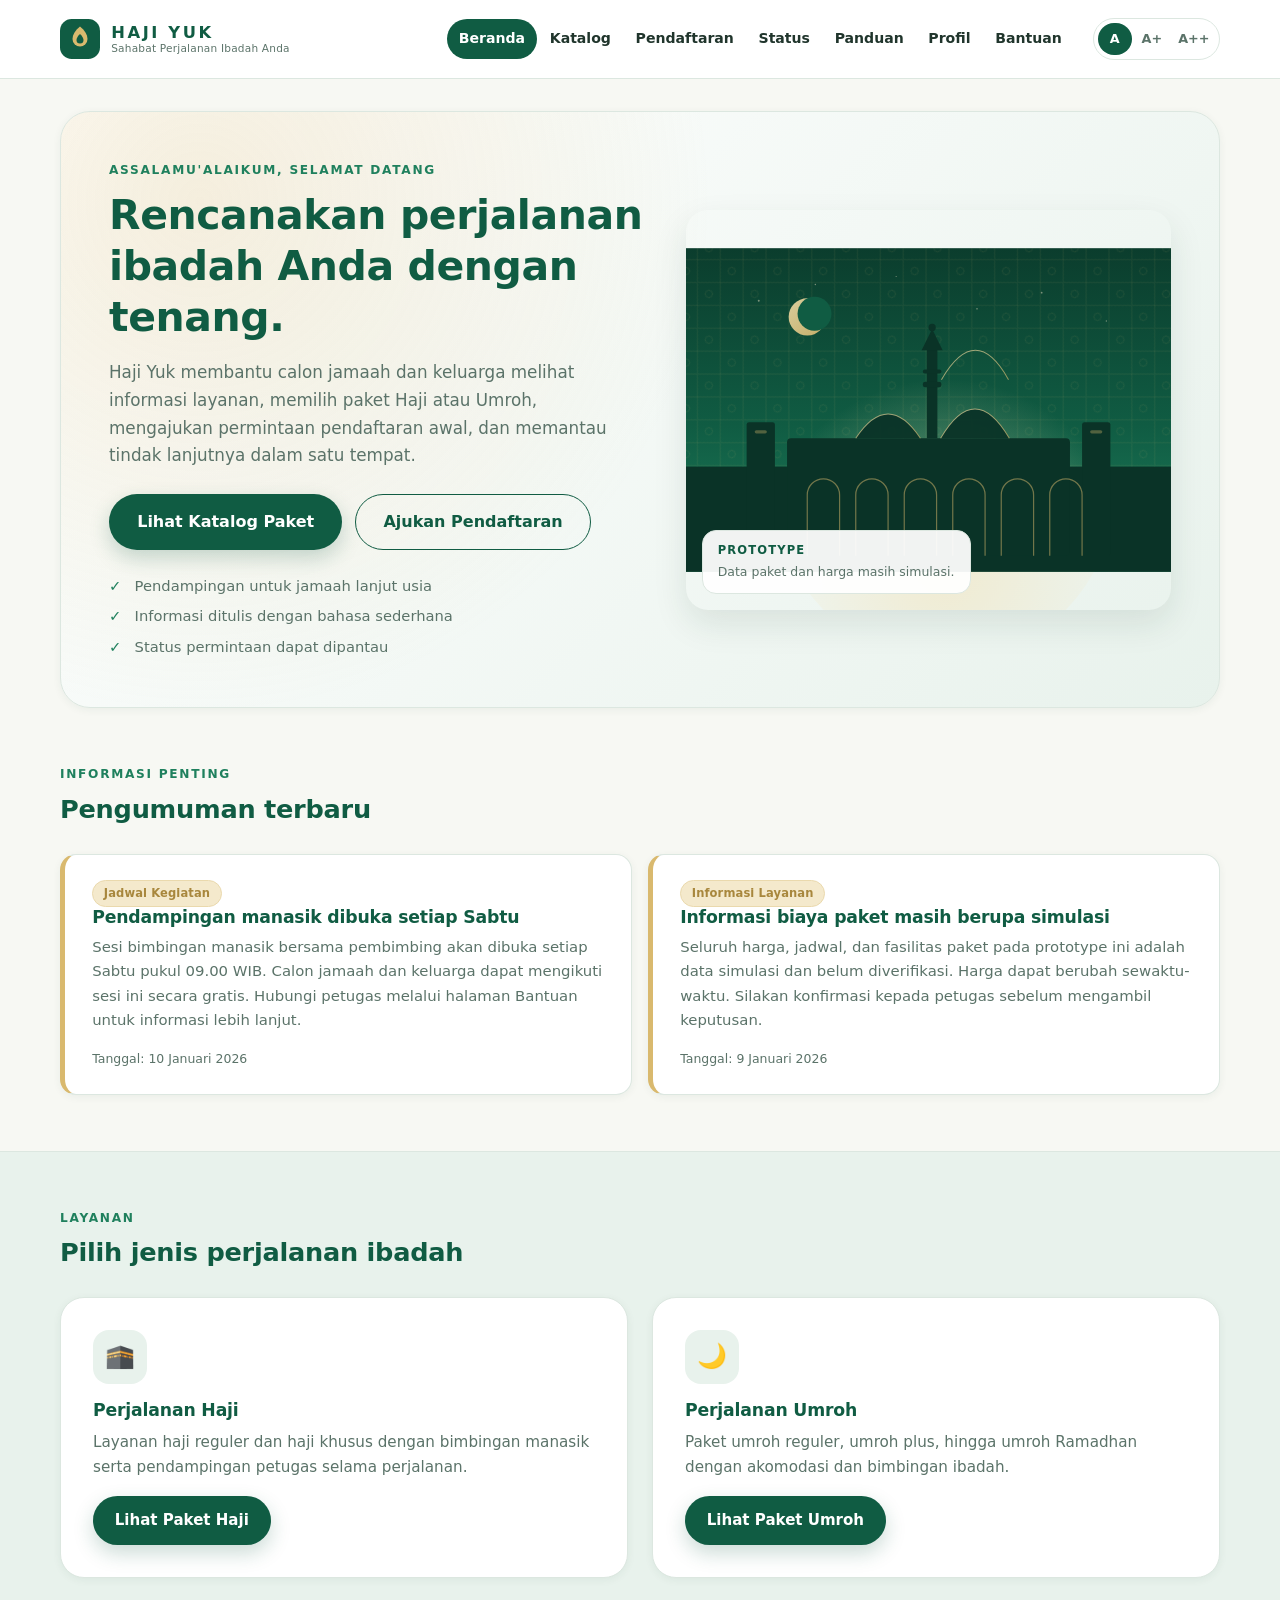
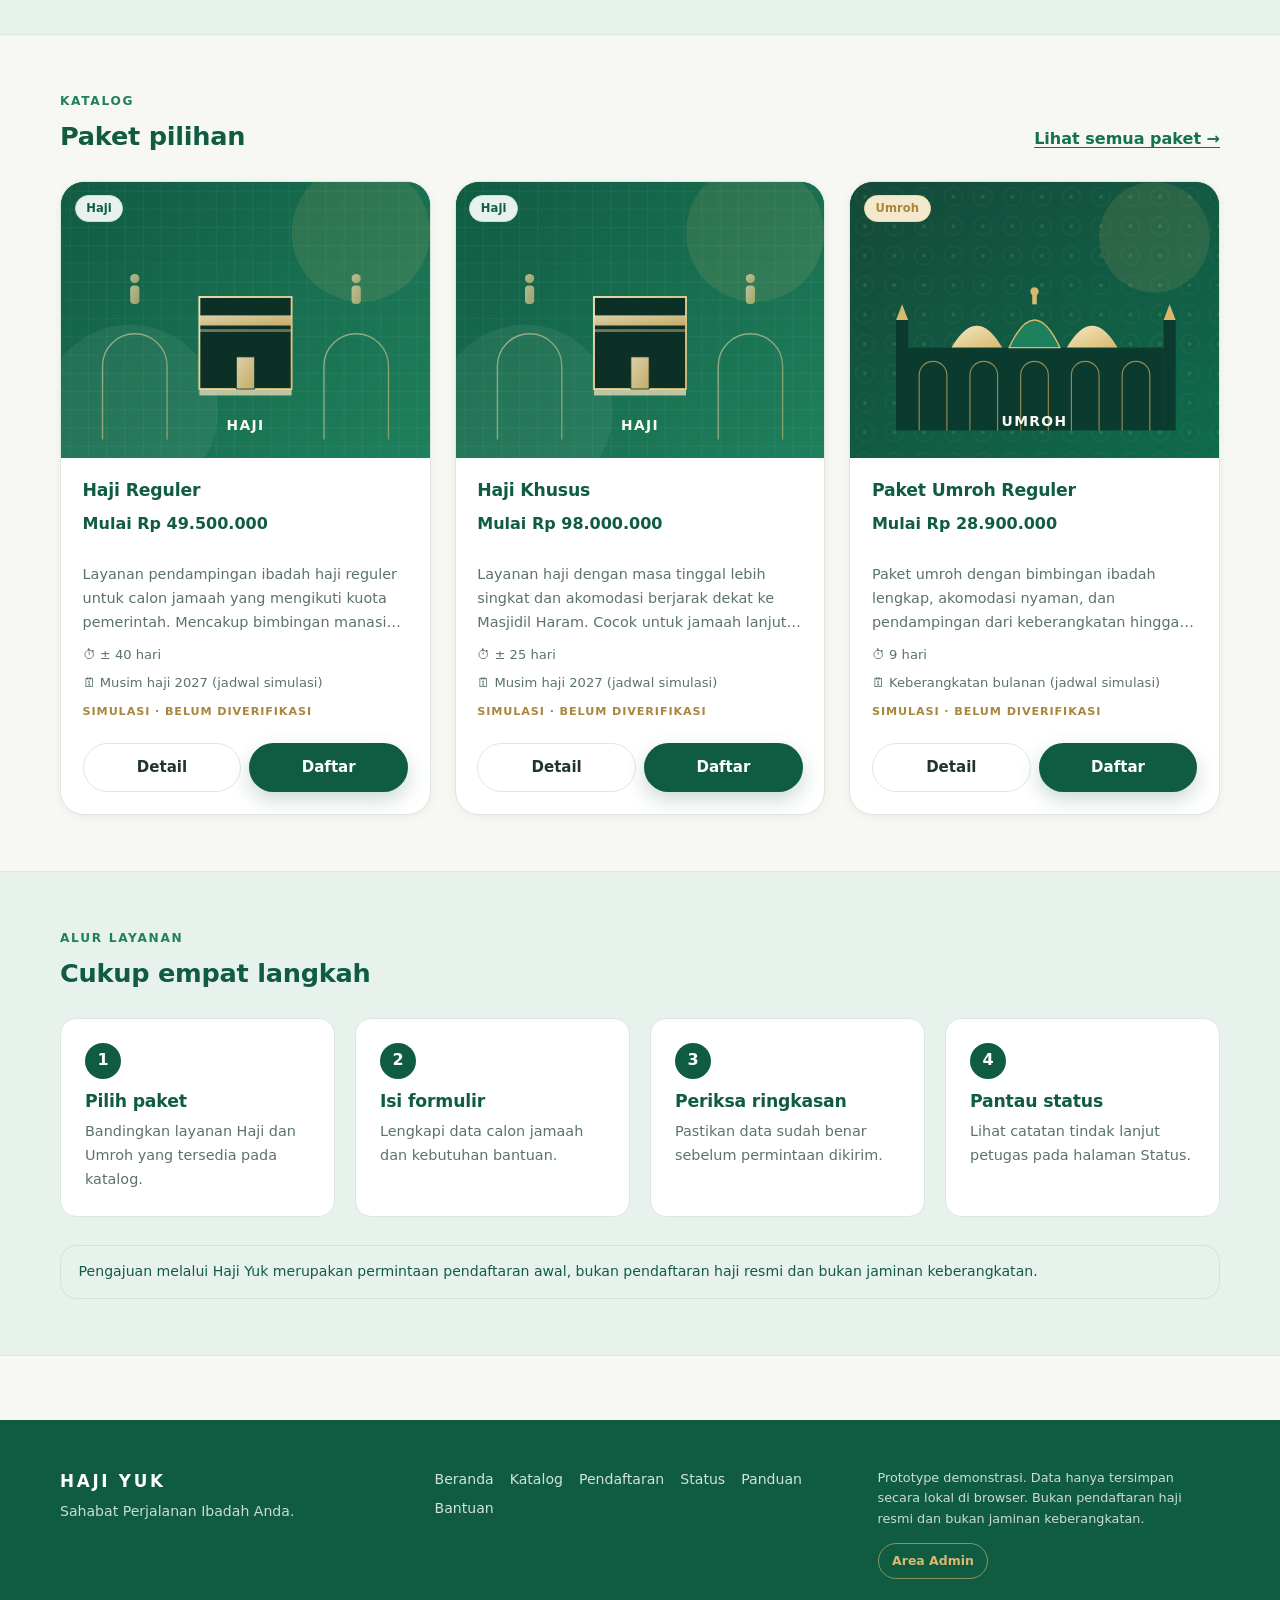
==== index.html @ 108a9c5a "Tambahkan aplikasi Haji Yuk dan dashboard admin terintegrasi Menyediakan halaman pengguna (beranda, " ====
<!DOCTYPE html>
<html lang="id" data-text-scale="normal">
<head>
  <meta charset="UTF-8" />
  <meta name="viewport" content="width=device-width, initial-scale=1.0" />
  <meta name="theme-color" content="#105c43" />
  <meta
    name="description"
    content="Haji Yuk — Sahabat Perjalanan Ibadah Anda. Informasi layanan, katalog paket Haji dan Umroh, pendaftaran awal, serta panduan ibadah."
  />
  <title>Haji Yuk — Sahabat Perjalanan Ibadah Anda</title>
  <link rel="icon" href="assets/img/logo.svg" type="image/svg+xml" />
  <link rel="stylesheet" href="assets/css/style.css" />
</head>
<body>
  <a class="skip-link" href="#mainContent">Lewati ke konten utama</a>

  <header class="site-header">
    <div class="container site-header__inner">
      <a class="brand" href="#/beranda" data-go="beranda" aria-label="Haji Yuk — Beranda">
        <span class="brand__mark" aria-hidden="true">
          <svg viewBox="0 0 48 48" width="40" height="40" role="presentation">
            <rect width="48" height="48" rx="14" fill="#105c43" />
            <path d="M24 9c-6 5-9 10-9 15a9 9 0 0 0 18 0c0-5-3-10-9-15Z" fill="#d9b96e" />
            <path d="M24 18c-2.8 2.6-4.2 5-4.2 7.3a4.2 4.2 0 0 0 8.4 0c0-2.3-1.4-4.7-4.2-7.3Z" fill="#105c43" />
          </svg>
        </span>
        <span class="brand__text">
          <strong>HAJI YUK</strong>
          <small>Sahabat Perjalanan Ibadah Anda</small>
        </span>
      </a>

      <button
        type="button"
        class="nav-toggle"
        id="navToggle"
        aria-expanded="false"
        aria-controls="siteNav"
        aria-label="Buka menu navigasi"
      >
        <span></span><span></span><span></span>
      </button>

      <nav class="site-nav" id="siteNav" aria-label="Navigasi utama">
        <a href="#/beranda" data-go="beranda" class="is-active">Beranda</a>
        <a href="#/katalog" data-go="katalog">Katalog</a>
        <a href="#/pendaftaran" data-go="pendaftaran">Pendaftaran</a>
        <a href="#/status" data-go="status">Status</a>
        <a href="#/panduan" data-go="panduan">Panduan</a>
        <a href="#/profil" data-go="profil">Profil</a>
        <a href="#/bantuan" data-go="bantuan">Bantuan</a>
      </nav>

      <div class="header-tools">
        <div class="text-size" role="group" aria-label="Pengaturan ukuran teks">
          <button type="button" data-text-scale="normal" title="Ukuran teks normal" aria-pressed="true">A</button>
          <button type="button" data-text-scale="large" title="Ukuran teks besar" aria-pressed="false">A+</button>
          <button type="button" data-text-scale="xlarge" title="Ukuran teks sangat besar" aria-pressed="false">A++</button>
        </div>
      </div>
    </div>
  </header>

  <main id="mainContent">
    <!-- ============================ BERANDA ============================ -->
    <section class="page is-active" id="page-beranda" data-page="beranda">
      <div class="container">
        <div class="hero">
          <div class="hero__content">
            <p class="eyebrow">Assalamu'alaikum, selamat datang</p>
            <h1>Rencanakan perjalanan ibadah Anda dengan tenang.</h1>
            <p class="hero__lead">
              Haji Yuk membantu calon jamaah dan keluarga melihat informasi layanan, memilih paket
              Haji atau Umroh, mengajukan permintaan pendaftaran awal, dan memantau tindak lanjutnya
              dalam satu tempat.
            </p>
            <div class="hero__actions">
              <a class="btn btn--primary btn--lg" href="#/katalog" data-go="katalog">Lihat Katalog Paket</a>
              <a class="btn btn--outline btn--lg" href="#/pendaftaran" data-go="pendaftaran">Ajukan Pendaftaran</a>
            </div>
            <ul class="hero__points">
              <li>Pendampingan untuk jamaah lanjut usia</li>
              <li>Informasi ditulis dengan bahasa sederhana</li>
              <li>Status permintaan dapat dipantau</li>
            </ul>
          </div>
          <div class="hero__media">
            <img src="assets/img/hero.svg" alt="Ilustrasi suasana masjid dan suasana ibadah" width="600" height="400" />
            <div class="hero__note">
              <strong>Prototype</strong>
              <span>Data paket dan harga masih simulasi.</span>
            </div>
          </div>
        </div>
      </div>

      <section class="section" aria-labelledby="announcementTitle">
        <div class="container">
          <div class="section__head">
            <div>
              <p class="eyebrow">Informasi Penting</p>
              <h2 id="announcementTitle">Pengumuman terbaru</h2>
            </div>
          </div>
          <div id="homeAnnouncements" class="announcement-list" aria-live="polite"></div>
        </div>
      </section>

      <section class="section section--tint" aria-labelledby="servicesTitle">
        <div class="container">
          <div class="section__head">
            <div>
              <p class="eyebrow">Layanan</p>
              <h2 id="servicesTitle">Pilih jenis perjalanan ibadah</h2>
            </div>
          </div>
          <div class="service-grid">
            <article class="service-card">
              <span class="service-card__icon" aria-hidden="true">🕋</span>
              <h3>Perjalanan Haji</h3>
              <p>
                Layanan haji reguler dan haji khusus dengan bimbingan manasik serta pendampingan
                petugas selama perjalanan.
              </p>
              <button type="button" class="btn btn--primary" data-go="katalog" data-filter="Haji">
                Lihat Paket Haji
              </button>
            </article>
            <article class="service-card">
              <span class="service-card__icon" aria-hidden="true">🌙</span>
              <h3>Perjalanan Umroh</h3>
              <p>
                Paket umroh reguler, umroh plus, hingga umroh Ramadhan dengan akomodasi dan
                bimbingan ibadah.
              </p>
              <button type="button" class="btn btn--primary" data-go="katalog" data-filter="Umroh">
                Lihat Paket Umroh
              </button>
            </article>
          </div>
        </div>
      </section>

      <section class="section" aria-labelledby="featuredTitle">
        <div class="container">
          <div class="section__head">
            <div>
              <p class="eyebrow">Katalog</p>
              <h2 id="featuredTitle">Paket pilihan</h2>
            </div>
            <a class="link-arrow" href="#/katalog" data-go="katalog">Lihat semua paket →</a>
          </div>
          <div id="homePackages" class="package-grid"></div>
        </div>
      </section>

      <section class="section section--tint" aria-labelledby="stepsTitle">
        <div class="container">
          <div class="section__head">
            <div>
              <p class="eyebrow">Alur Layanan</p>
              <h2 id="stepsTitle">Cukup empat langkah</h2>
            </div>
          </div>
          <ol class="step-list">
            <li>
              <span class="step-list__num">1</span>
              <h3>Pilih paket</h3>
              <p>Bandingkan layanan Haji dan Umroh yang tersedia pada katalog.</p>
            </li>
            <li>
              <span class="step-list__num">2</span>
              <h3>Isi formulir</h3>
              <p>Lengkapi data calon jamaah dan kebutuhan bantuan.</p>
            </li>
            <li>
              <span class="step-list__num">3</span>
              <h3>Periksa ringkasan</h3>
              <p>Pastikan data sudah benar sebelum permintaan dikirim.</p>
            </li>
            <li>
              <span class="step-list__num">4</span>
              <h3>Pantau status</h3>
              <p>Lihat catatan tindak lanjut petugas pada halaman Status.</p>
            </li>
          </ol>
          <p class="notice notice--soft">
            Pengajuan melalui Haji Yuk merupakan permintaan pendaftaran awal, bukan pendaftaran haji
            resmi dan bukan jaminan keberangkatan.
          </p>
        </div>
      </section>
    </section>

    <!-- ============================ KATALOG ============================ -->
    <section class="page" id="page-katalog" data-page="katalog" hidden>
      <div class="container">
        <div class="page-head">
          <p class="eyebrow">Katalog Layanan</p>
          <h1>Paket Haji &amp; Umroh</h1>
          <p class="lead">
            Seluruh harga, jadwal, dan fasilitas pada prototype ini masih berupa simulasi dan belum
            diverifikasi. Silakan konfirmasi kepada petugas.
          </p>
        </div>

        <div class="toolbar">
          <div class="search-field">
            <span aria-hidden="true">🔍</span>
            <label class="sr-only" for="catalogSearch">Cari paket</label>
            <input
              type="search"
              id="catalogSearch"
              placeholder="Cari nama paket atau fasilitas…"
              autocomplete="off"
            />
          </div>
          <div class="chip-group" id="catalogFilters" role="group" aria-label="Filter kategori paket">
            <button type="button" class="chip is-active" data-filter="Semua" aria-pressed="true">Semua</button>
            <button type="button" class="chip" data-filter="Haji" aria-pressed="false">Haji</button>
            <button type="button" class="chip" data-filter="Umroh" aria-pressed="false">Umroh</button>
          </div>
        </div>

        <div id="catalogGrid" class="package-grid"></div>
        <div id="catalogEmpty" class="empty-state" hidden>
          <span class="empty-state__icon" aria-hidden="true">🔎</span>
          <h3>Paket tidak ditemukan</h3>
          <p>Coba kata kunci lain atau ubah filter kategori.</p>
        </div>
      </div>
    </section>

    <!-- ========================== PENDAFTARAN ========================== -->
    <section class="page" id="page-pendaftaran" data-page="pendaftaran" hidden>
      <div class="container container--narrow">
        <div class="page-head">
          <p class="eyebrow">Pendaftaran Awal</p>
          <h1>Ajukan permintaan pendaftaran</h1>
          <p class="lead">
            Isi data calon jamaah dengan teliti. Permintaan ini akan diperiksa petugas, lalu Anda
            dapat memantau tindak lanjutnya di halaman Status.
          </p>
        </div>

        <ol class="steps" id="regSteps" aria-label="Tahapan pendaftaran">
          <li class="is-active"><span>1</span> Isi Data</li>
          <li><span>2</span> Periksa Ringkasan</li>
          <li><span>3</span> Selesai</li>
        </ol>

        <form class="form-card" id="registrationForm" novalidate>
          <div data-reg-step="1">
            <div class="form-grid">
              <div class="field">
                <label for="regName">Nama lengkap calon jamaah <span class="required">*</span></label>
                <input type="text" id="regName" name="name" autocomplete="name" placeholder="Contoh: Siti Aminah" />
                <p class="field-error" data-error-for="regName" role="alert"></p>
              </div>

              <div class="field">
                <label for="regPhone">Nomor HP / WhatsApp <span class="required">*</span></label>
                <input type="tel" id="regPhone" name="phone" inputmode="tel" autocomplete="tel" placeholder="Contoh: 081234567890" />
                <p class="field-hint">Gunakan nomor yang aktif agar petugas dapat menghubungi.</p>
                <p class="field-error" data-error-for="regPhone" role="alert"></p>
              </div>

              <div class="field">
                <label for="regService">Jenis layanan <span class="required">*</span></label>
                <select id="regService" name="serviceType">
                  <option value="">Pilih jenis layanan</option>
                  <option value="Haji">Haji</option>
                  <option value="Umroh">Umroh</option>
                </select>
                <p class="field-error" data-error-for="regService" role="alert"></p>
              </div>

              <div class="field">
                <label for="regPackage">Paket atau layanan yang dipilih <span class="required">*</span></label>
                <select id="regPackage" name="packageId">
                  <option value="">Pilih jenis layanan terlebih dahulu</option>
                </select>
                <p class="field-error" data-error-for="regPackage" role="alert"></p>
              </div>

              <div class="field">
                <label for="regDeparture">Rencana keberangkatan <span class="required">*</span></label>
                <input type="text" id="regDeparture" name="departurePlan" placeholder="Contoh: Maret 2027 / belum menentukan" />
                <p class="field-hint">Perkiraan waktu berangkat membantu petugas menyiapkan informasi.</p>
                <p class="field-error" data-error-for="regDeparture" role="alert"></p>
              </div>

              <div class="field">
                <label for="regSubmitter">Pihak yang mengisi formulir <span class="required">*</span></label>
                <select id="regSubmitter" name="submittedBy">
                  <option value="">Pilih pihak pengisi</option>
                  <option value="Calon jamaah sendiri">Calon jamaah sendiri</option>
                  <option value="Anggota keluarga">Anggota keluarga</option>
                  <option value="Pendamping">Pendamping</option>
                  <option value="Petugas Haji Yuk">Petugas Haji Yuk</option>
                </select>
                <p class="field-error" data-error-for="regSubmitter" role="alert"></p>
              </div>

              <div class="field field--full">
                <label for="regNeeds">Catatan atau kebutuhan bantuan</label>
                <textarea
                  id="regNeeds"
                  name="needs"
                  rows="4"
                  placeholder="Contoh: calon jamaah menggunakan kursi roda dan membutuhkan pendampingan."
                ></textarea>
                <p class="field-hint">Boleh dikosongkan bila tidak ada kebutuhan khusus.</p>
              </div>
            </div>

            <label class="checkbox-field">
              <input type="checkbox" id="regConsent" name="consent" />
              <span>
                Saya memahami bahwa formulir ini adalah <strong>permintaan pendaftaran awal</strong>,
                bukan pendaftaran haji resmi, bukan penerbitan nomor porsi, dan bukan jaminan
                keberangkatan.
              </span>
            </label>
            <p class="field-error" data-error-for="regConsent" role="alert"></p>

            <div class="form-actions">
              <a class="btn btn--ghost" href="#/katalog" data-go="katalog">Kembali ke katalog</a>
              <button type="button" class="btn btn--primary btn--lg" id="toReview">Periksa Ringkasan</button>
            </div>
          </div>

          <div data-reg-step="2" hidden>
            <h2 class="form-title">Periksa ringkasan pendaftaran</h2>
            <p class="form-subtitle">Pastikan seluruh data sudah benar sebelum dikirim.</p>
            <div id="reviewSummary" class="review"></div>
            <div class="form-actions">
              <button type="button" class="btn btn--ghost" id="backToEdit">Ubah Data</button>
              <button type="button" class="btn btn--primary btn--lg" id="confirmSubmit">Kirim Permintaan</button>
            </div>
          </div>

          <div data-reg-step="3" hidden>
            <div class="success-panel">
              <span class="success-panel__icon" aria-hidden="true">✓</span>
              <h2>Permintaan berhasil dikirim</h2>
              <p>
                Nomor permintaan Anda adalah <strong id="newRequestCode">—</strong>. Simpan nomor ini
                dan pantau statusnya pada halaman Status Pendaftaran.
              </p>
              <div id="successSummary" class="review"></div>
              <div class="form-actions form-actions--center">
                <button type="button" class="btn btn--primary" id="goStatus">Lihat Status Pendaftaran</button>
                <button type="button" class="btn btn--ghost" id="newRequest">Ajukan Permintaan Lain</button>
              </div>
            </div>
          </div>
        </form>
      </div>
    </section>

    <!-- ============================ STATUS ============================ -->
    <section class="page" id="page-status" data-page="status" hidden>
      <div class="container">
        <div class="page-head">
          <p class="eyebrow">Status Pendaftaran</p>
          <h1>Pantau permintaan Anda</h1>
          <p class="lead">
            Halaman ini hanya menampilkan permintaan yang dibuat dari browser ini. Status yang
            tampil menunjukkan proses tindak lanjut melalui aplikasi Haji Yuk, bukan persetujuan
            pemerintah atau jaminan keberangkatan.
          </p>
        </div>

        <div class="status-toolbar">
          <p class="muted" id="statusMeta">Memuat data…</p>
          <div class="status-toolbar__actions">
            <button type="button" class="btn btn--outline" id="statusRefresh">Muat Ulang</button>
            <a class="btn btn--primary" href="#/pendaftaran" data-go="pendaftaran">Pendaftaran Baru</a>
          </div>
        </div>

        <div id="statusList" class="status-list"></div>
        <div id="statusEmpty" class="empty-state" hidden>
          <span class="empty-state__icon" aria-hidden="true">📋</span>
          <h3>Belum ada permintaan pendaftaran</h3>
          <p>Permintaan yang Anda kirim dari browser ini akan muncul di sini.</p>
          <a class="btn btn--primary" href="#/pendaftaran" data-go="pendaftaran">Mulai Pendaftaran</a>
        </div>
      </div>
    </section>

    <!-- ============================ PANDUAN =========================== -->
    <section class="page" id="page-panduan" data-page="panduan" hidden>
      <div class="container">
        <div class="page-head">
          <p class="eyebrow">Panduan Ibadah</p>
          <h1>Bekal ilmu sebelum berangkat</h1>
          <p class="lead">
            Kumpulan panduan Haji, Umroh, persiapan perjalanan, manasik, doa, dan tips. Materi ini
            perlu ditinjau pembimbing ibadah sebelum dijadikan acuan resmi.
          </p>
        </div>

        <div class="toolbar">
          <div class="search-field">
            <span aria-hidden="true">🔍</span>
            <label class="sr-only" for="guideSearch">Cari panduan</label>
            <input type="search" id="guideSearch" placeholder="Cari judul atau isi panduan…" autocomplete="off" />
          </div>
          <div class="chip-group" id="guideFilters" role="group" aria-label="Filter kategori panduan">
            <button type="button" class="chip is-active" data-category="Semua" aria-pressed="true">Semua</button>
          </div>
        </div>

        <div id="guideGrid" class="guide-grid"></div>
        <div id="guideEmpty" class="empty-state" hidden>
          <span class="empty-state__icon" aria-hidden="true">📖</span>
          <h3>Panduan tidak ditemukan</h3>
          <p>Coba kata kunci lain atau pilih kategori berbeda.</p>
        </div>
      </div>
    </section>

    <!-- ============================ PROFIL ============================ -->
    <section class="page" id="page-profil" data-page="profil" hidden>
      <div class="container container--narrow">
        <div class="page-head">
          <p class="eyebrow">Profil</p>
          <h1>Profil &amp; preferensi</h1>
          <p class="lead">
            Data profil membantu petugas menghubungi Anda. Pada prototype ini data hanya tersimpan
            di browser perangkat ini.
          </p>
        </div>

        <div class="card">
          <h2>Data pengguna</h2>
          <form id="profileForm" class="form-grid">
            <div class="field">
              <label for="profileName">Nama</label>
              <input type="text" id="profileName" autocomplete="name" placeholder="Nama Anda" />
            </div>
            <div class="field">
              <label for="profilePhone">Nomor HP / WhatsApp</label>
              <input type="tel" id="profilePhone" inputmode="tel" autocomplete="tel" placeholder="08xxxxxxxxxx" />
            </div>
            <div class="field field--full">
              <p class="field-hint">ID perangkat prototype: <span id="clientIdLabel">—</span></p>
            </div>
            <div class="form-actions form-actions--start">
              <button type="submit" class="btn btn--primary">Simpan Profil</button>
            </div>
          </form>
        </div>

        <div class="card">
          <h2>Ukuran teks</h2>
          <p class="muted">Perbesar teks agar lebih nyaman dibaca.</p>
          <div class="text-size-options" role="group" aria-label="Pilih ukuran teks">
            <button type="button" class="chip" data-text-scale="normal" aria-pressed="true">Normal</button>
            <button type="button" class="chip" data-text-scale="large" aria-pressed="false">Besar</button>
            <button type="button" class="chip" data-text-scale="xlarge" aria-pressed="false">Sangat Besar</button>
          </div>
        </div>

        <div class="card">
          <h2>Data &amp; penyimpanan</h2>
          <p class="muted">
            Prototype ini menyimpan paket, permintaan pendaftaran, panduan, dan pengumuman di
            <strong>localStorage</strong> browser. Data tidak tersinkronisasi ke perangkat lain dan
            dapat hilang bila data browser dibersihkan.
          </p>
          <button type="button" class="btn btn--danger" id="resetDataBtn">Hapus Seluruh Data Simulasi</button>
        </div>
      </div>
    </section>

    <!-- ============================ BANTUAN =========================== -->
    <section class="page" id="page-bantuan" data-page="bantuan" hidden>
      <div class="container container--narrow">
        <div class="page-head">
          <p class="eyebrow">Bantuan</p>
          <h1>Kami siap membantu</h1>
          <p class="lead">
            Butuh bantuan mengisi formulir atau memahami paket? Hubungi petugas Haji Yuk melalui
            informasi berikut.
          </p>
        </div>

        <div class="help-grid">
          <article class="card">
            <h2>Hubungi petugas</h2>
            <ul class="contact-list">
              <li><span>WhatsApp</span><strong>0812-3456-7890</strong></li>
              <li><span>Telepon kantor</span><strong>(021) 555-0199</strong></li>
              <li><span>Email</span><strong>halo@hajiyuk.example</strong></li>
              <li><span>Jam layanan</span><strong>Senin–Sabtu, 08.00–17.00 WIB</strong></li>
            </ul>
            <p class="field-hint">
              Nomor dan email di atas hanya contoh prototype. Prototype ini tidak mengirim pesan
              WhatsApp atau email sungguhan.
            </p>
          </article>

          <article class="card">
            <h2>Bantuan cepat</h2>
            <ul class="help-links">
              <li><a href="#/pendaftaran" data-go="pendaftaran">Cara mengajukan pendaftaran</a></li>
              <li><a href="#/status" data-go="status">Cara memantau status permintaan</a></li>
              <li><a href="#/panduan" data-go="panduan">Membaca panduan ibadah</a></li>
              <li><a href="#/katalog" data-go="katalog">Membandingkan paket Haji dan Umroh</a></li>
            </ul>
            <a class="btn btn--primary" href="#/pendaftaran" data-go="pendaftaran">Buka Formulir Pendaftaran</a>
          </article>
        </div>

        <div class="card">
          <h2>Pertanyaan umum</h2>
          <div class="faq-list">
            <details>
              <summary>Apakah data saya aman?</summary>
              <p>
                Pada prototype ini data hanya tersimpan di browser perangkat Anda. Untuk layanan
                nyata, data calon jamaah memerlukan server aman dengan kontrol akses.
              </p>
            </details>
            <details>
              <summary>Apakah pengisian formulir berarti sudah mendaftar haji resmi?</summary>
              <p>
                Tidak. Formulir Haji Yuk hanya permintaan pendaftaran awal untuk ditindaklanjuti
                petugas. Pendaftaran haji resmi dilakukan melalui kanal resmi pemerintah.
              </p>
            </details>
            <details>
              <summary>Mengapa harga paket disebut simulasi?</summary>
              <p>
                Seluruh harga, jadwal, dan fasilitas pada prototype belum diverifikasi sehingga
                ditandai sebagai simulasi. Konfirmasikan kepada petugas sebelum memutuskan.
              </p>
            </details>
            <details>
              <summary>Bagaimana cara petugas mengelola data?</summary>
              <p>
                Petugas masuk melalui tautan <strong>Area Admin</strong> di bagian footer untuk
                memeriksa permintaan, memperbarui status, dan mengelola paket serta panduan.
              </p>
            </details>
          </div>
        </div>
      </div>
    </section>
  </main>

  <footer class="site-footer">
    <div class="container site-footer__inner">
      <div class="site-footer__brand">
        <strong>HAJI YUK</strong>
        <p>Sahabat Perjalanan Ibadah Anda.</p>
      </div>
      <nav class="site-footer__nav" aria-label="Navigasi footer">
        <a href="#/beranda" data-go="beranda">Beranda</a>
        <a href="#/katalog" data-go="katalog">Katalog</a>
        <a href="#/pendaftaran" data-go="pendaftaran">Pendaftaran</a>
        <a href="#/status" data-go="status">Status</a>
        <a href="#/panduan" data-go="panduan">Panduan</a>
        <a href="#/bantuan" data-go="bantuan">Bantuan</a>
      </nav>
      <div class="site-footer__meta">
        <p>
          Prototype demonstrasi. Data hanya tersimpan secara lokal di browser. Bukan pendaftaran
          haji resmi dan bukan jaminan keberangkatan.
        </p>
        <a class="admin-link" href="admin.html">Area Admin</a>
      </div>
    </div>
  </footer>

  <!-- Modal detail paket -->
  <div class="modal" id="packageModal" role="dialog" aria-modal="true" aria-labelledby="packageModalTitle" aria-hidden="true">
    <div class="modal__backdrop" data-close-modal></div>
    <div class="modal__dialog" role="document">
      <div class="modal__head">
        <h2 id="packageModalTitle">Detail Paket</h2>
        <button type="button" class="icon-button" data-close-modal aria-label="Tutup detail paket">✕</button>
      </div>
      <div class="modal__body" id="packageModalBody"></div>
      <div class="modal__foot" id="packageModalFoot"></div>
    </div>
  </div>

  <!-- Modal pratinjau panduan -->
  <div class="modal" id="guideModal" role="dialog" aria-modal="true" aria-labelledby="guideModalTitle" aria-hidden="true">
    <div class="modal__backdrop" data-close-modal></div>
    <div class="modal__dialog" role="document">
      <div class="modal__head">
        <h2 id="guideModalTitle">Panduan</h2>
        <button type="button" class="icon-button" data-close-modal aria-label="Tutup panduan">✕</button>
      </div>
      <div class="modal__body" id="guideModalBody"></div>
    </div>
  </div>

  <noscript>
    <div class="noscript">Aplikasi Haji Yuk memerlukan JavaScript untuk berjalan. Aktifkan JavaScript di browser Anda.</div>
  </noscript>

  <script src="assets/js/store.js"></script>
  <script src="assets/js/ui.js"></script>
  <script src="assets/js/app.js"></script>
</body>
</html>
---- assets/css/style.css ----
/* ==========================================================================
   HAJI YUK — Gaya utama (dipakai oleh aplikasi pengguna & admin)
   Identitas: hijau tua #105c43, hijau sekunder #1f805d, hijau muda #e8f2ec,
   emas #d9b96e, latar krem #f7f8f3, teks #20352c.
   ========================================================================== */

:root {
  --green-900: #105c43;
  --green-800: #0c4b37;
  --green-700: #157050;
  --green-600: #1f805d;
  --green-100: #d5e8dd;
  --green-50: #e8f2ec;
  --gold: #d9b96e;
  --gold-soft: #f4e9cc;
  --gold-deep: #a8873d;
  --cream: #f7f8f3;
  --white: #ffffff;
  --ink: #20352c;
  --muted: #5b7369;
  --line: #dce7e0;
  --danger: #a63b2f;
  --danger-soft: #fbe9e6;
  --warning: #8a5a10;
  --warning-soft: #fbf0d8;
  --info: #205a7a;
  --info-soft: #e4f0f7;
  --success: #1c6b41;
  --success-soft: #e3f3e9;
  --radius-sm: 10px;
  --radius: 16px;
  --radius-lg: 24px;
  --radius-xl: 30px;
  --shadow-sm: 0 2px 8px rgba(16, 60, 44, 0.06);
  --shadow: 0 14px 34px rgba(16, 60, 44, 0.1);
  --shadow-lg: 0 26px 60px rgba(16, 60, 44, 0.18);
  --font: "Segoe UI", "Plus Jakarta Sans", "Helvetica Neue", system-ui, -apple-system, sans-serif;
  --sidebar-width: 268px;
}

html[data-text-scale="large"] {
  font-size: 18px;
}

html[data-text-scale="xlarge"] {
  font-size: 20px;
}

*,
*::before,
*::after {
  box-sizing: border-box;
}

html {
  scroll-behavior: smooth;
}

body {
  margin: 0;
  font-family: var(--font);
  font-size: 1rem;
  line-height: 1.65;
  color: var(--ink);
  background: var(--cream);
  -webkit-font-smoothing: antialiased;
}

body.has-modal {
  overflow: hidden;
}

h1, h2, h3, h4 {
  margin: 0 0 0.5rem;
  line-height: 1.25;
  color: var(--green-900);
  font-weight: 700;
  letter-spacing: -0.01em;
}

h1 { font-size: clamp(1.75rem, 3.2vw, 2.6rem); }
h2 { font-size: clamp(1.25rem, 2.2vw, 1.6rem); }
h3 { font-size: 1.08rem; }

p { margin: 0 0 1rem; }
p:last-child { margin-bottom: 0; }

a {
  color: var(--green-700);
  text-decoration-thickness: 1px;
  text-underline-offset: 3px;
}

a:hover { color: var(--green-900); }

img { max-width: 100%; display: block; }

button, input, select, textarea {
  font: inherit;
  color: inherit;
}

button { cursor: pointer; }

ul, ol { margin: 0; padding: 0; }

:focus-visible {
  outline: 3px solid var(--gold);
  outline-offset: 2px;
  border-radius: 6px;
}

.sr-only {
  position: absolute;
  width: 1px;
  height: 1px;
  padding: 0;
  margin: -1px;
  overflow: hidden;
  clip: rect(0, 0, 0, 0);
  white-space: nowrap;
  border: 0;
}

.skip-link {
  position: absolute;
  left: 1rem;
  top: -100px;
  z-index: 999;
  background: var(--green-900);
  color: var(--white);
  padding: 0.75rem 1.25rem;
  border-radius: 0 0 12px 12px;
  transition: top 0.2s ease;
}

.skip-link:focus {
  top: 0;
  color: var(--white);
}

.container {
  width: min(1160px, calc(100% - 3rem));
  margin: 0 auto;
}

.container--narrow {
  width: min(880px, calc(100% - 3rem));
}

.required { color: var(--danger); }

.muted { color: var(--muted); }

.text-right { text-align: right; }

.eyebrow {
  margin: 0 0 0.6rem;
  font-size: 0.76rem;
  font-weight: 700;
  letter-spacing: 0.14em;
  text-transform: uppercase;
  color: var(--green-600);
}

.lead {
  font-size: 1.05rem;
  color: var(--muted);
  max-width: 70ch;
}

.link-arrow {
  font-weight: 600;
  white-space: nowrap;
}

.link-button {
  border: 0;
  background: none;
  padding: 0;
  font-weight: 600;
  color: var(--green-700);
  text-decoration: underline;
  text-underline-offset: 3px;
}

/* ============================== Tombol ============================== */

.btn {
  display: inline-flex;
  align-items: center;
  justify-content: center;
  gap: 0.5rem;
  min-height: 44px;
  padding: 0.7rem 1.3rem;
  border: 1px solid transparent;
  border-radius: 999px;
  background: var(--green-50);
  color: var(--green-900);
  font-weight: 650;
  font-size: 0.94rem;
  text-decoration: none;
  transition: transform 0.15s ease, background 0.15s ease, box-shadow 0.15s ease, color 0.15s ease;
}

.btn:hover { transform: translateY(-1px); }
.btn:active { transform: translateY(0); }

.btn--primary {
  background: var(--green-900);
  color: var(--white);
  box-shadow: 0 8px 20px rgba(16, 92, 67, 0.22);
}

.btn--primary:hover { background: var(--green-800); color: var(--white); }

.btn--outline {
  background: transparent;
  border-color: var(--green-900);
  color: var(--green-900);
}

.btn--outline:hover { background: var(--green-50); }

.btn--ghost {
  background: transparent;
  border-color: var(--line);
  color: var(--ink);
}

.btn--ghost:hover { background: var(--green-50); }

.btn--danger {
  background: var(--danger);
  color: var(--white);
}

.btn--ghost-danger {
  background: transparent;
  border-color: #e8c6c0;
  color: var(--danger);
}

.btn--ghost-danger:hover { background: var(--danger-soft); }

.btn--lg { min-height: 50px; padding: 0.85rem 1.7rem; font-size: 1rem; }
.btn--block { width: 100%; }

.btn-sm {
  min-height: 34px;
  padding: 0.3rem 0.75rem;
  font-size: 0.78rem;
  border-radius: 8px;
}

.facility-list {
  display: grid;
  gap: 0.4rem;
  margin: 0.5rem 0 0;
  padding: 0;
  list-style: none;
}

.facility-list li {
  position: relative;
  padding-left: 1.5rem;
  font-size: 0.92rem;
  color: var(--ink);
}

.facility-list li::before {
  content: "✓";
  position: absolute;
  left: 0;
  color: var(--green-600);
  font-weight: 700;
}

.icon-button {
  display: inline-flex;
  align-items: center;
  justify-content: center;
  width: 42px;
  height: 42px;
  border-radius: 12px;
  border: 1px solid var(--line);
  background: var(--white);
  color: var(--ink);
  font-size: 1rem;
  line-height: 1;
}

.icon-button:hover { background: var(--green-50); }

/* ============================== Header ============================== */

.site-header {
  position: sticky;
  top: 0;
  z-index: 60;
  background: rgba(255, 255, 255, 0.96);
  backdrop-filter: blur(10px);
  border-bottom: 1px solid var(--line);
}

.site-header__inner {
  display: flex;
  align-items: center;
  gap: 1.25rem;
  min-height: 78px;
}

.brand {
  display: inline-flex;
  align-items: center;
  gap: 0.7rem;
  text-decoration: none;
  color: var(--green-900);
  flex-shrink: 0;
}

.brand__mark { display: inline-flex; }

.brand__text {
  display: flex;
  flex-direction: column;
  line-height: 1.15;
}

.brand__text strong {
  font-size: 1.02rem;
  letter-spacing: 0.16em;
}

.brand__text small {
  font-size: 0.66rem;
  color: var(--muted);
  letter-spacing: 0.02em;
}

.brand--light { color: var(--white); }
.brand--light .brand__text small { color: rgba(255, 255, 255, 0.72); }

.site-nav {
  display: flex;
  align-items: center;
  gap: 0.1rem;
  margin-left: auto;
}

.site-nav a {
  padding: 0.5rem 0.72rem;
  border-radius: 999px;
  font-size: 0.88rem;
  font-weight: 600;
  color: var(--ink);
  text-decoration: none;
  white-space: nowrap;
}

.site-nav a:hover { background: var(--green-50); }

.site-nav a.is-active {
  background: var(--green-900);
  color: var(--white);
}

.header-tools {
  display: flex;
  align-items: center;
  gap: 0.75rem;
}

.text-size {
  display: inline-flex;
  align-items: center;
  gap: 0.2rem;
  padding: 0.22rem;
  border: 1px solid var(--line);
  border-radius: 999px;
  background: var(--white);
}

.text-size button {
  min-width: 34px;
  height: 32px;
  border: 0;
  border-radius: 999px;
  background: transparent;
  color: var(--muted);
  font-weight: 700;
  font-size: 0.8rem;
}

.text-size button:hover { background: var(--green-50); color: var(--green-900); }

.text-size button[aria-pressed="true"] {
  background: var(--green-900);
  color: var(--white);
}

.nav-toggle {
  display: none;
  width: 44px;
  height: 44px;
  margin-left: auto;
  border: 1px solid var(--line);
  border-radius: 12px;
  background: var(--white);
  padding: 11px 10px;
  flex-direction: column;
  justify-content: space-between;
}

.nav-toggle span {
  display: block;
  height: 2px;
  background: var(--green-900);
  border-radius: 2px;
}

/* ============================== Halaman ============================== */

.page { display: none; }
.page.is-active { display: block; }

.page-head {
  padding: 3rem 0 1.5rem;
}

.page-head .lead { margin-bottom: 0; }

.section { padding: 3.5rem 0; }

.section--tint {
  background: var(--green-50);
  border-top: 1px solid var(--line);
  border-bottom: 1px solid var(--line);
}

.section__head {
  display: flex;
  align-items: flex-end;
  justify-content: space-between;
  gap: 1.5rem;
  margin-bottom: 1.75rem;
}

.section__head h2 { margin-bottom: 0; }

/* ============================== Hero ============================== */

.hero {
  display: grid;
  grid-template-columns: 1.05fr 0.95fr;
  gap: 2.5rem;
  align-items: center;
  margin: 2rem 0 0;
  padding: 3rem;
  border-radius: var(--radius-xl);
  background:
    radial-gradient(circle at 12% 15%, rgba(217, 185, 110, 0.22), transparent 45%),
    linear-gradient(135deg, var(--white), var(--green-50));
  border: 1px solid var(--line);
  box-shadow: var(--shadow-sm);
}

.hero h1 { margin-bottom: 1rem; }

.hero__lead {
  color: var(--muted);
  font-size: 1.05rem;
  max-width: 52ch;
}

.hero__actions {
  display: flex;
  flex-wrap: wrap;
  gap: 0.8rem;
  margin: 1.5rem 0;
}

.hero__points {
  display: grid;
  gap: 0.4rem;
  margin: 0;
  padding: 0;
  list-style: none;
  color: var(--muted);
  font-size: 0.92rem;
}

.hero__points li {
  position: relative;
  padding-left: 1.6rem;
}

.hero__points li::before {
  content: "✓";
  position: absolute;
  left: 0;
  color: var(--green-600);
  font-weight: 700;
}

.hero__media {
  position: relative;
}

.hero__media img {
  width: 100%;
  border-radius: 22px;
  box-shadow: var(--shadow);
}

.hero__note {
  position: absolute;
  left: 1rem;
  bottom: 1rem;
  display: flex;
  flex-direction: column;
  gap: 0.1rem;
  padding: 0.65rem 0.95rem;
  border-radius: 14px;
  background: rgba(255, 255, 255, 0.94);
  border: 1px solid var(--line);
  font-size: 0.78rem;
  color: var(--muted);
  max-width: 75%;
}

.hero__note strong {
  color: var(--green-900);
  font-size: 0.72rem;
  letter-spacing: 0.1em;
  text-transform: uppercase;
}

/* ============================== Kartu umum ============================== */

.card {
  background: var(--white);
  border: 1px solid var(--line);
  border-radius: var(--radius-lg);
  padding: 1.75rem;
  box-shadow: var(--shadow-sm);
  margin-bottom: 1.5rem;
}

.card > h2 { margin-top: 0; }

.card__head {
  display: flex;
  align-items: flex-start;
  justify-content: space-between;
  gap: 1rem;
  margin-bottom: 1.25rem;
}

.card__head h2 { margin-bottom: 0.2rem; }
.card__head p { margin: 0; font-size: 0.9rem; }

.card__head--wrap { flex-wrap: wrap; }

/* ============================== Pengumuman ============================== */

.announcement-list {
  display: grid;
  gap: 1rem;
  grid-template-columns: repeat(auto-fit, minmax(300px, 1fr));
}

.announcement {
  position: relative;
  padding: 1.5rem 1.5rem 1.5rem 1.7rem;
  background: var(--white);
  border: 1px solid var(--line);
  border-left: 5px solid var(--gold);
  border-radius: var(--radius);
  box-shadow: var(--shadow-sm);
}

.announcement h3 { margin-bottom: 0.4rem; }

.announcement p {
  color: var(--muted);
  font-size: 0.93rem;
  white-space: pre-line;
}

.announcement__meta {
  display: flex;
  flex-wrap: wrap;
  gap: 0.6rem;
  align-items: center;
  margin-top: 0.9rem;
  font-size: 0.78rem;
  color: var(--muted);
}

/* ============================== Layanan ============================== */

.service-grid {
  display: grid;
  grid-template-columns: repeat(auto-fit, minmax(280px, 1fr));
  gap: 1.5rem;
}

.service-card {
  padding: 2rem;
  background: var(--white);
  border: 1px solid var(--line);
  border-radius: var(--radius-lg);
  box-shadow: var(--shadow-sm);
}

.service-card__icon {
  display: inline-flex;
  align-items: center;
  justify-content: center;
  width: 54px;
  height: 54px;
  margin-bottom: 1rem;
  border-radius: 16px;
  background: var(--green-50);
  font-size: 1.5rem;
}

.service-card p { color: var(--muted); font-size: 0.95rem; }

/* ============================== Paket ============================== */

.package-grid {
  display: grid;
  grid-template-columns: repeat(auto-fill, minmax(280px, 1fr));
  gap: 1.5rem;
}

.package-card {
  display: flex;
  flex-direction: column;
  background: var(--white);
  border: 1px solid var(--line);
  border-radius: var(--radius-lg);
  overflow: hidden;
  box-shadow: var(--shadow-sm);
  transition: transform 0.18s ease, box-shadow 0.18s ease;
}

.package-card:hover {
  transform: translateY(-3px);
  box-shadow: var(--shadow);
}

.package-card__media {
  position: relative;
  aspect-ratio: 4 / 3;
  background: linear-gradient(135deg, var(--green-900), var(--green-600));
  overflow: hidden;
}

.package-card__media img {
  width: 100%;
  height: 100%;
  object-fit: cover;
}

.package-card__media.has-broken-image::after {
  content: "Gambar tidak tersedia";
  position: absolute;
  inset: 0;
  display: flex;
  align-items: center;
  justify-content: center;
  color: rgba(255, 255, 255, 0.85);
  font-size: 0.85rem;
}

.package-card__media .badge {
  position: absolute;
  top: 0.85rem;
  left: 0.85rem;
  z-index: 1;
}

.package-card__body {
  display: flex;
  flex-direction: column;
  gap: 0.6rem;
  padding: 1.35rem;
  flex: 1;
}

.package-card__body h3 { margin: 0; }

.package-card__price {
  font-weight: 700;
  color: var(--green-900);
}

.package-card__summary {
  color: var(--muted);
  font-size: 0.9rem;
  margin: 0;
  display: -webkit-box;
  -webkit-line-clamp: 3;
  -webkit-box-orient: vertical;
  overflow: hidden;
}

.package-card__meta {
  display: flex;
  flex-wrap: wrap;
  gap: 0.4rem 1rem;
  font-size: 0.82rem;
  color: var(--muted);
}

.package-card__actions {
  display: flex;
  gap: 0.5rem;
  margin-top: auto;
  padding-top: 0.75rem;
}

.package-card__actions .btn { flex: 1; }

.sim-label {
  display: inline-flex;
  align-items: center;
  gap: 0.3rem;
  font-size: 0.7rem;
  font-weight: 700;
  letter-spacing: 0.08em;
  text-transform: uppercase;
  color: var(--gold-deep);
}

/* ============================== Badge ============================== */

.badge {
  display: inline-flex;
  align-items: center;
  gap: 0.3rem;
  padding: 0.28rem 0.66rem;
  border-radius: 999px;
  font-size: 0.72rem;
  font-weight: 700;
  line-height: 1.35;
  letter-spacing: 0.01em;
  white-space: nowrap;
  border: 1px solid transparent;
}

.badge--info { background: var(--info-soft); color: var(--info); border-color: #c5ddea; }
.badge--warning { background: var(--warning-soft); color: var(--warning); border-color: #f0dcae; }
.badge--danger { background: var(--danger-soft); color: var(--danger); border-color: #f0c9c2; }
.badge--primary { background: var(--green-50); color: var(--green-900); border-color: #c8e0d2; }
.badge--success { background: var(--success-soft); color: var(--success); border-color: #c2e3ce; }
.badge--muted { background: #eef1ef; color: #5d6b64; border-color: #dbe2de; }
.badge--gold { background: var(--gold-soft); color: var(--gold-deep); border-color: #ead9ad; }

/* ============================== Langkah ============================== */

.step-list {
  display: grid;
  grid-template-columns: repeat(auto-fit, minmax(210px, 1fr));
  gap: 1.25rem;
  list-style: none;
  counter-reset: none;
  margin-bottom: 1.75rem;
}

.step-list li {
  padding: 1.5rem;
  background: var(--white);
  border: 1px solid var(--line);
  border-radius: var(--radius);
}

.step-list__num {
  display: inline-flex;
  align-items: center;
  justify-content: center;
  width: 36px;
  height: 36px;
  margin-bottom: 0.75rem;
  border-radius: 50%;
  background: var(--green-900);
  color: var(--white);
  font-weight: 700;
}

.step-list p { color: var(--muted); font-size: 0.9rem; margin: 0; }

.steps {
  display: flex;
  gap: 0.6rem;
  list-style: none;
  margin: 0 0 1.25rem;
  padding: 0;
  flex-wrap: wrap;
}

.steps li {
  display: flex;
  align-items: center;
  gap: 0.5rem;
  flex: 1 1 180px;
  padding: 0.7rem 0.9rem;
  border-radius: 999px;
  background: var(--white);
  border: 1px solid var(--line);
  font-size: 0.85rem;
  font-weight: 600;
  color: var(--muted);
}

.steps li span {
  display: inline-flex;
  align-items: center;
  justify-content: center;
  width: 26px;
  height: 26px;
  border-radius: 50%;
  background: var(--green-50);
  color: var(--green-900);
  font-size: 0.78rem;
  flex-shrink: 0;
}

.steps li.is-active {
  background: var(--green-900);
  border-color: var(--green-900);
  color: var(--white);
}

.steps li.is-active span { background: var(--gold); color: var(--green-900); }

.steps li.is-done span { background: var(--green-900); color: var(--white); }

/* ============================== Formulir ============================== */

.toolbar {
  display: flex;
  flex-wrap: wrap;
  align-items: center;
  gap: 1rem;
  margin-bottom: 1.75rem;
}

.search-field {
  display: flex;
  align-items: center;
  gap: 0.6rem;
  flex: 1 1 280px;
  min-width: 0;
  padding: 0 1rem;
  min-height: 48px;
  border: 1px solid var(--line);
  border-radius: 999px;
  background: var(--white);
  color: var(--muted);
}

.search-field input {
  flex: 1;
  min-width: 0;
  border: 0;
  background: transparent;
  padding: 0.6rem 0;
  font-size: 0.95rem;
}

.search-field input:focus { outline: none; }

.search-field:focus-within {
  border-color: var(--green-600);
  box-shadow: 0 0 0 3px rgba(31, 128, 93, 0.15);
}

.chip-group {
  display: flex;
  flex-wrap: wrap;
  gap: 0.4rem;
}

.chip {
  min-height: 42px;
  padding: 0.45rem 1rem;
  border-radius: 999px;
  border: 1px solid var(--line);
  background: var(--white);
  color: var(--ink);
  font-size: 0.86rem;
  font-weight: 600;
}

.chip:hover { border-color: var(--green-600); color: var(--green-900); }

.chip.is-active {
  background: var(--green-900);
  border-color: var(--green-900);
  color: var(--white);
}

.form-card {
  background: var(--white);
  border: 1px solid var(--line);
  border-radius: var(--radius-lg);
  padding: 2rem;
  box-shadow: var(--shadow-sm);
  margin-bottom: 2rem;
}

.form-title { margin-bottom: 0.25rem; }
.form-subtitle { color: var(--muted); margin-bottom: 1.5rem; }

.form-grid {
  display: grid;
  grid-template-columns: repeat(2, minmax(0, 1fr));
  gap: 1.1rem 1.25rem;
}

.field {
  display: flex;
  flex-direction: column;
  gap: 0.35rem;
  min-width: 0;
}

.field--full { grid-column: 1 / -1; }

.field label {
  font-weight: 650;
  font-size: 0.9rem;
  color: var(--green-900);
}

.field input,
.field select,
.field textarea,
.filter-bar input,
.filter-bar select {
  width: 100%;
  min-height: 46px;
  padding: 0.6rem 0.85rem;
  border: 1px solid var(--line);
  border-radius: var(--radius-sm);
  background: var(--white);
  font-size: 0.95rem;
  color: var(--ink);
  transition: border-color 0.15s ease, box-shadow 0.15s ease;
}

.field textarea { resize: vertical; min-height: 90px; line-height: 1.55; }

.field input:focus,
.field select:focus,
.field textarea:focus,
.filter-bar input:focus,
.filter-bar select:focus {
  outline: none;
  border-color: var(--green-600);
  box-shadow: 0 0 0 3px rgba(31, 128, 93, 0.15);
}

.field input[aria-invalid="true"],
.field select[aria-invalid="true"],
.field textarea[aria-invalid="true"] {
  border-color: var(--danger);
}

.field-hint {
  margin: 0;
  font-size: 0.78rem;
  color: var(--muted);
  line-height: 1.5;
}

.field-error {
  margin: 0;
  font-size: 0.78rem;
  color: var(--danger);
  font-weight: 600;
  min-height: 0;
}

.field-error:empty { display: none; }

.checkbox-field {
  display: flex;
  gap: 0.7rem;
  align-items: flex-start;
  margin: 1.4rem 0 0.4rem;
  padding: 1rem;
  border: 1px solid var(--line);
  border-radius: var(--radius);
  background: var(--green-50);
  font-size: 0.88rem;
  cursor: pointer;
}

.checkbox-field input {
  width: 20px;
  height: 20px;
  margin-top: 2px;
  accent-color: var(--green-900);
  flex-shrink: 0;
}

.form-actions {
  display: flex;
  flex-wrap: wrap;
  gap: 0.75rem;
  justify-content: flex-end;
  margin-top: 1.75rem;
  padding-top: 1.25rem;
  border-top: 1px solid var(--line);
}

.form-actions--start { justify-content: flex-start; }
.form-actions--center { justify-content: center; }

.password-field { position: relative; }

.password-field input { padding-right: 3.2rem; }

.password-toggle {
  position: absolute;
  right: 0.35rem;
  top: 50%;
  transform: translateY(-50%);
  width: 38px;
  height: 38px;
  border: 0;
  border-radius: 9px;
  background: transparent;
  font-size: 1rem;
}

.password-toggle:hover { background: var(--green-50); }

/* ============================== Review ============================== */

.review {
  display: grid;
  gap: 0.85rem;
  padding: 1.25rem;
  border-radius: var(--radius);
  background: var(--cream);
  border: 1px solid var(--line);
}

.review__item {
  display: grid;
  grid-template-columns: 220px 1fr;
  gap: 0.5rem 1rem;
  padding-bottom: 0.75rem;
  border-bottom: 1px dashed var(--line);
  font-size: 0.92rem;
}

.review__item:last-child { border-bottom: 0; padding-bottom: 0; }

.review__item dt {
  color: var(--muted);
  font-size: 0.83rem;
  font-weight: 600;
}

.review__item dd {
  margin: 0;
  font-weight: 600;
  overflow-wrap: anywhere;
}

.success-panel {
  text-align: center;
  padding: 1rem 0.5rem;
}

.success-panel__icon {
  display: inline-flex;
  align-items: center;
  justify-content: center;
  width: 70px;
  height: 70px;
  margin-bottom: 1rem;
  border-radius: 50%;
  background: var(--success-soft);
  color: var(--success);
  font-size: 2rem;
  font-weight: 700;
}

.success-panel > p {
  max-width: 60ch;
  margin-left: auto;
  margin-right: auto;
  color: var(--muted);
}

.success-panel .review {
  text-align: left;
  margin-top: 1.5rem;
}

/* ============================== Status ============================== */

.status-toolbar {
  display: flex;
  flex-wrap: wrap;
  align-items: center;
  justify-content: space-between;
  gap: 1rem;
  margin-bottom: 1.5rem;
}

.status-toolbar__actions {
  display: flex;
  gap: 0.6rem;
  flex-wrap: wrap;
}

.status-list { display: grid; gap: 1.25rem; }

.status-card {
  background: var(--white);
  border: 1px solid var(--line);
  border-radius: var(--radius-lg);
  padding: 1.6rem;
  box-shadow: var(--shadow-sm);
}

.status-card__head {
  display: flex;
  flex-wrap: wrap;
  justify-content: space-between;
  gap: 0.75rem;
  align-items: flex-start;
  margin-bottom: 1rem;
}

.status-card__code {
  font-size: 0.8rem;
  letter-spacing: 0.1em;
  text-transform: uppercase;
  color: var(--muted);
  font-weight: 700;
}

.status-card__title { margin: 0.15rem 0 0; font-size: 1.2rem; }

.status-card__grid {
  display: grid;
  grid-template-columns: repeat(auto-fit, minmax(180px, 1fr));
  gap: 1rem;
  padding: 1rem 0;
  border-top: 1px solid var(--line);
  border-bottom: 1px solid var(--line);
}

.status-card__grid dt {
  font-size: 0.76rem;
  text-transform: uppercase;
  letter-spacing: 0.07em;
  color: var(--muted);
  font-weight: 700;
  margin-bottom: 0.15rem;
}

.status-card__grid dd { margin: 0; font-weight: 600; font-size: 0.93rem; }

.status-note {
  margin-top: 1rem;
  padding: 1rem 1.1rem;
  border-radius: var(--radius);
  background: var(--green-50);
  border: 1px dashed #bcd7c8;
  font-size: 0.92rem;
}

.status-note strong { display: block; margin-bottom: 0.2rem; color: var(--green-900); font-size: 0.8rem; text-transform: uppercase; letter-spacing: 0.07em; }

.status-note p { white-space: pre-line; margin: 0; }

.timeline {
  list-style: none;
  margin: 1.25rem 0 0;
  padding: 0 0 0 1.1rem;
  border-left: 2px solid var(--green-100);
  display: grid;
  gap: 0.85rem;
}

.timeline li { position: relative; font-size: 0.86rem; color: var(--muted); }

.timeline li::before {
  content: "";
  position: absolute;
  left: -1.42rem;
  top: 0.45rem;
  width: 10px;
  height: 10px;
  border-radius: 50%;
  background: var(--white);
  border: 2px solid var(--green-600);
}

.timeline strong { color: var(--ink); display: block; }

.timeline time { font-size: 0.78rem; }

/* ============================== Panduan ============================== */

.guide-grid {
  display: grid;
  grid-template-columns: repeat(auto-fill, minmax(270px, 1fr));
  gap: 1.25rem;
}

.guide-card {
  display: flex;
  flex-direction: column;
  gap: 0.6rem;
  padding: 1.5rem;
  background: var(--white);
  border: 1px solid var(--line);
  border-radius: var(--radius-lg);
  box-shadow: var(--shadow-sm);
}

.guide-card h3 { margin: 0; }

.guide-card p {
  color: var(--muted);
  font-size: 0.9rem;
  margin: 0;
  flex: 1;
}

.guide-card__meta {
  display: flex;
  flex-wrap: wrap;
  gap: 0.5rem;
  align-items: center;
  justify-content: space-between;
  font-size: 0.78rem;
  color: var(--muted);
  padding-top: 0.75rem;
  border-top: 1px solid var(--line);
}

.guide-card__actions { display: flex; gap: 0.5rem; }

.article__body {
  white-space: pre-line;
  color: var(--ink);
  font-size: 0.96rem;
  line-height: 1.75;
}

.article__source {
  margin-top: 1.25rem;
  padding: 0.9rem 1rem;
  border-radius: var(--radius-sm);
  background: var(--cream);
  border: 1px solid var(--line);
  font-size: 0.82rem;
  color: var(--muted);
}

/* ============================== Profil & bantuan ============================== */

.text-size-options {
  display: flex;
  flex-wrap: wrap;
  gap: 0.6rem;
  margin-top: 0.75rem;
}

.help-grid {
  display: grid;
  grid-template-columns: repeat(auto-fit, minmax(300px, 1fr));
  gap: 1.5rem;
}

.contact-list {
  list-style: none;
  display: grid;
  gap: 0.75rem;
  margin: 1rem 0;
}

.contact-list li {
  display: flex;
  flex-wrap: wrap;
  justify-content: space-between;
  gap: 0.5rem;
  padding-bottom: 0.65rem;
  border-bottom: 1px dashed var(--line);
  font-size: 0.92rem;
}

.contact-list span { color: var(--muted); }

.help-links {
  list-style: none;
  display: grid;
  gap: 0.6rem;
  margin: 1rem 0 1.5rem;
}

.help-links a { font-weight: 600; }

.faq-list { display: grid; gap: 0.75rem; }

.faq-list details {
  padding: 1rem 1.1rem;
  border: 1px solid var(--line);
  border-radius: var(--radius);
  background: var(--cream);
}

.faq-list summary {
  cursor: pointer;
  font-weight: 650;
  color: var(--green-900);
}

.faq-list p { margin-top: 0.6rem; color: var(--muted); font-size: 0.92rem; }

/* ============================== Empty & notice ============================== */

.empty-state {
  text-align: center;
  padding: 3rem 1.5rem;
  border: 1px dashed #c8dcd1;
  border-radius: var(--radius-lg);
  background: var(--white);
  color: var(--muted);
}

.empty-state__icon { font-size: 2rem; display: block; margin-bottom: 0.5rem; }
.empty-state h3 { margin-bottom: 0.35rem; }

.empty-state .btn { margin-top: 1rem; }

.notice {
  padding: 0.9rem 1.1rem;
  border-radius: var(--radius);
  font-size: 0.88rem;
  border: 1px solid transparent;
}

.notice--soft {
  background: var(--green-50);
  border-color: #cfe3d8;
  color: var(--green-900);
}

.notice--warn {
  background: var(--warning-soft);
  border-color: #efdcae;
  color: #6b4a10;
}

/* ============================== Footer ============================== */

.site-footer {
  margin-top: 4rem;
  background: var(--green-900);
  color: rgba(255, 255, 255, 0.78);
  padding: 3rem 0 2rem;
}

.site-footer__inner {
  display: grid;
  grid-template-columns: 1fr 1.2fr 1fr;
  gap: 2rem;
  align-items: start;
}

.site-footer__brand strong {
  display: block;
  font-size: 1.05rem;
  letter-spacing: 0.16em;
  color: var(--white);
  margin-bottom: 0.3rem;
}

.site-footer__brand p { font-size: 0.88rem; margin: 0; }

.site-footer__nav {
  display: flex;
  flex-wrap: wrap;
  gap: 0.4rem 1rem;
  font-size: 0.88rem;
}

.site-footer__nav a {
  color: rgba(255, 255, 255, 0.82);
  text-decoration: none;
}

.site-footer__nav a:hover { color: var(--white); text-decoration: underline; }

.site-footer__meta { font-size: 0.8rem; }

.site-footer__meta p { margin-bottom: 0.9rem; line-height: 1.6; }

.admin-link {
  display: inline-flex;
  align-items: center;
  gap: 0.35rem;
  padding: 0.4rem 0.85rem;
  border-radius: 999px;
  border: 1px solid rgba(217, 185, 110, 0.6);
  color: var(--gold);
  font-size: 0.78rem;
  font-weight: 600;
  text-decoration: none;
}

.admin-link:hover {
  background: rgba(217, 185, 110, 0.15);
  color: var(--gold);
}

/* ============================== Modal ============================== */

.modal {
  position: fixed;
  inset: 0;
  z-index: 120;
  display: none;
  align-items: center;
  justify-content: center;
  padding: 1.25rem;
}

.modal.is-open { display: flex; }

.modal__backdrop {
  position: absolute;
  inset: 0;
  background: rgba(8, 34, 25, 0.55);
  backdrop-filter: blur(3px);
}

.modal__dialog {
  position: relative;
  z-index: 1;
  width: min(760px, 100%);
  max-height: 90vh;
  display: flex;
  flex-direction: column;
  background: var(--white);
  border-radius: var(--radius-lg);
  box-shadow: var(--shadow-lg);
  animation: modalIn 0.2s ease;
}

.modal__dialog--sm { width: min(460px, 100%); }
.modal__dialog--lg { width: min(920px, 100%); }

@keyframes modalIn {
  from { opacity: 0; transform: translateY(12px) scale(0.99); }
  to { opacity: 1; transform: translateY(0) scale(1); }
}

.modal__head {
  display: flex;
  align-items: flex-start;
  justify-content: space-between;
  gap: 1rem;
  padding: 1.35rem 1.5rem;
  border-bottom: 1px solid var(--line);
}

.modal__head h2 { margin: 0; font-size: 1.25rem; }
.modal__head p { margin: 0.15rem 0 0; font-size: 0.82rem; }

.modal__body {
  padding: 1.5rem;
  overflow-y: auto;
}

.modal__foot {
  display: flex;
  flex-wrap: wrap;
  gap: 0.75rem;
  justify-content: flex-end;
  padding: 1.1rem 1.5rem;
  border-top: 1px solid var(--line);
  background: var(--cream);
  border-radius: 0 0 var(--radius-lg) var(--radius-lg);
}

.modal__foot--split { justify-content: space-between; }
.modal__foot-actions { display: flex; gap: 0.6rem; flex-wrap: wrap; }

.confirm-message { margin: 0; color: var(--ink); white-space: pre-line; }

.detail-grid {
  display: grid;
  grid-template-columns: repeat(auto-fit, minmax(220px, 1fr));
  gap: 1rem;
  margin-bottom: 1.25rem;
}

.detail-item {
  padding: 0.85rem 1rem;
  border-radius: var(--radius-sm);
  background: var(--cream);
  border: 1px solid var(--line);
}

.detail-item dt {
  font-size: 0.72rem;
  text-transform: uppercase;
  letter-spacing: 0.07em;
  color: var(--muted);
  font-weight: 700;
  margin-bottom: 0.2rem;
}

.detail-item dd { margin: 0; font-weight: 600; font-size: 0.92rem; overflow-wrap: anywhere; }
.detail-item--full { grid-column: 1 / -1; }

.detail-desc {
  white-space: pre-line;
  font-weight: 500 !important;
  color: var(--ink);
}

.detail-block {
  margin-top: 1.25rem;
  padding-top: 1.25rem;
  border-top: 1px solid var(--line);
}

.detail-block h3 { font-size: 0.95rem; margin-bottom: 0.6rem; }

/* ============================== Toast ============================== */

.toast-host {
  position: fixed;
  right: 1.25rem;
  bottom: 1.25rem;
  z-index: 200;
  display: flex;
  flex-direction: column;
  gap: 0.6rem;
  max-width: min(400px, calc(100vw - 2.5rem));
}

.toast {
  display: flex;
  align-items: flex-start;
  gap: 0.7rem;
  padding: 0.9rem 1.1rem;
  border-radius: 14px;
  background: var(--green-900);
  color: var(--white);
  font-size: 0.9rem;
  box-shadow: var(--shadow);
  animation: toastIn 0.2s ease;
}

.toast--error { background: #8a2f25; }
.toast--info { background: #205a7a; }

.toast__icon {
  display: inline-flex;
  align-items: center;
  justify-content: center;
  width: 22px;
  height: 22px;
  border-radius: 50%;
  background: rgba(255, 255, 255, 0.2);
  font-size: 0.8rem;
  font-weight: 700;
  flex-shrink: 0;
}

.toast.is-leaving { opacity: 0; transform: translateY(8px); transition: all 0.25s ease; }

@keyframes toastIn {
  from { opacity: 0; transform: translateY(10px); }
  to { opacity: 1; transform: translateY(0); }
}

/* ============================== Media fallback ============================== */

.media-fallback {
  display: flex;
  align-items: center;
  justify-content: center;
  min-height: 160px;
  border-radius: var(--radius);
  background: linear-gradient(135deg, var(--green-900), var(--green-600));
  color: rgba(255, 255, 255, 0.8);
  font-weight: 700;
  letter-spacing: 0.16em;
  text-transform: uppercase;
  font-size: 0.8rem;
}

img.is-broken { opacity: 0; }

.noscript {
  position: fixed;
  inset: auto 0 0;
  z-index: 300;
  padding: 1rem;
  background: var(--danger);
  color: var(--white);
  text-align: center;
}

/* ============================== Responsif ============================== */

@media (max-width: 1080px) {
  .site-nav a { padding: 0.45rem 0.55rem; font-size: 0.84rem; }
  .brand__text small { display: none; }
}

@media (max-width: 960px) {
  .site-header__inner { min-height: 68px; flex-wrap: wrap; gap: 0.75rem; }

  .nav-toggle { display: flex; }

  .site-nav {
    display: none;
    order: 4;
    width: 100%;
    flex-direction: column;
    align-items: stretch;
    gap: 0.2rem;
    padding: 0.5rem 0 1rem;
    margin-left: 0;
    border-top: 1px solid var(--line);
  }

  .site-nav.is-open { display: flex; }

  .site-nav a { padding: 0.7rem 0.9rem; border-radius: 10px; font-size: 0.95rem; }

  .header-tools { margin-left: auto; order: 2; }
  .nav-toggle { order: 3; margin-left: 0.25rem; }

  .hero { grid-template-columns: 1fr; padding: 2rem; gap: 1.75rem; }
  .hero__media { order: -1; }

  .site-footer__inner { grid-template-columns: 1fr; gap: 1.5rem; }

  .form-grid { grid-template-columns: 1fr; }
  .review__item { grid-template-columns: 1fr; gap: 0.15rem; }
  .section { padding: 2.75rem 0; }
}

@media (max-width: 640px) {
  .container, .container--narrow { width: calc(100% - 2rem); }

  .hero { margin-top: 1rem; padding: 1.5rem; border-radius: 22px; }

  .hero__actions .btn { flex: 1 1 100%; }

  .page-head { padding: 2rem 0 1rem; }

  .form-card { padding: 1.25rem; }

  .form-actions { flex-direction: column-reverse; }
  .form-actions .btn { width: 100%; }

  .card { padding: 1.25rem; }

  .modal { padding: 0.75rem; }
  .modal__dialog { max-height: 94vh; }
  .modal__body { padding: 1.1rem; }
  .modal__head, .modal__foot { padding: 1rem 1.1rem; }
  .modal__foot .btn { flex: 1; }
  .modal__foot--split { flex-direction: column-reverse; }
  .modal__foot-actions { width: 100%; }
  .detail-grid { grid-template-columns: 1fr; }

  .status-card { padding: 1.15rem; }
  .status-card__head { flex-direction: column; }

  .toast-host { right: 0.75rem; left: 0.75rem; bottom: 0.75rem; max-width: none; }

  .steps li { flex: 1 1 100%; }

  .section__head { flex-direction: column; align-items: flex-start; gap: 0.5rem; }
}

@media (prefers-reduced-motion: reduce) {
  *, *::before, *::after {
    animation-duration: 0.001ms !important;
    transition-duration: 0.001ms !important;
    scroll-behavior: auto !important;
  }
}
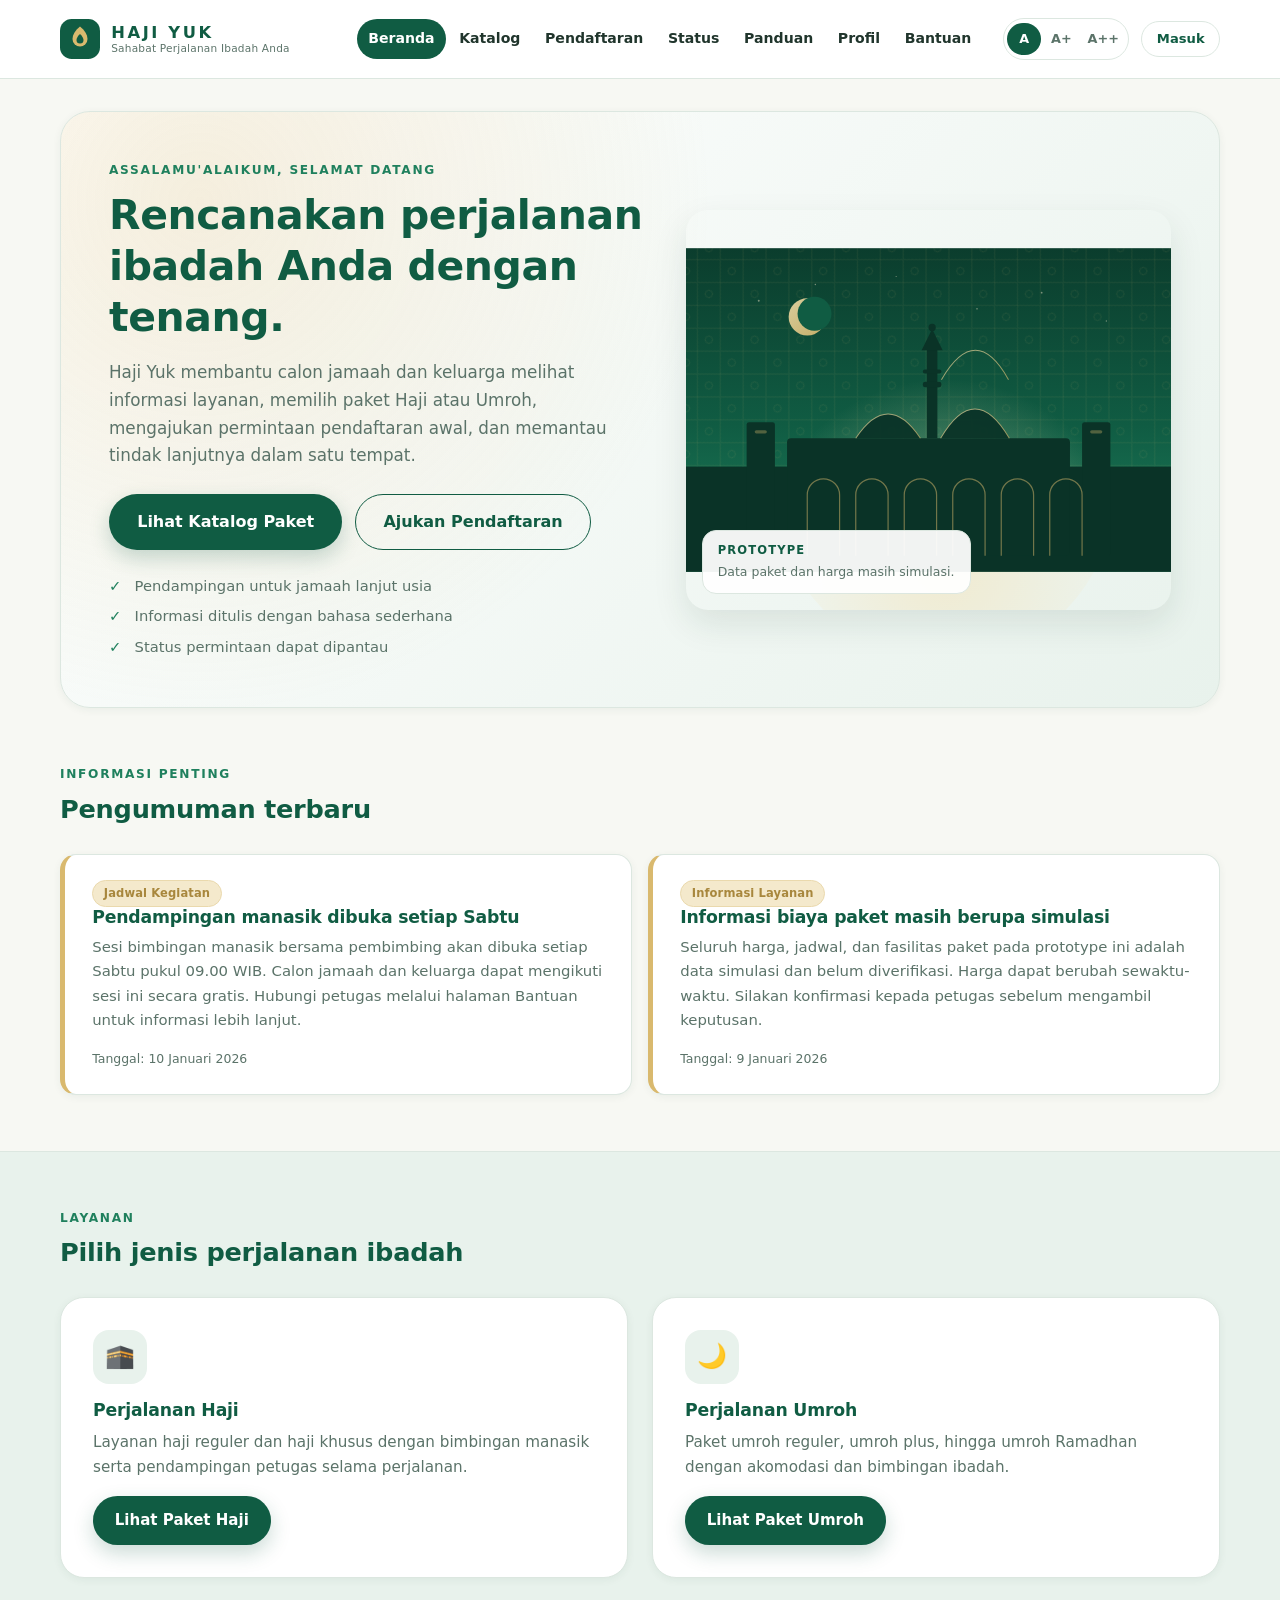
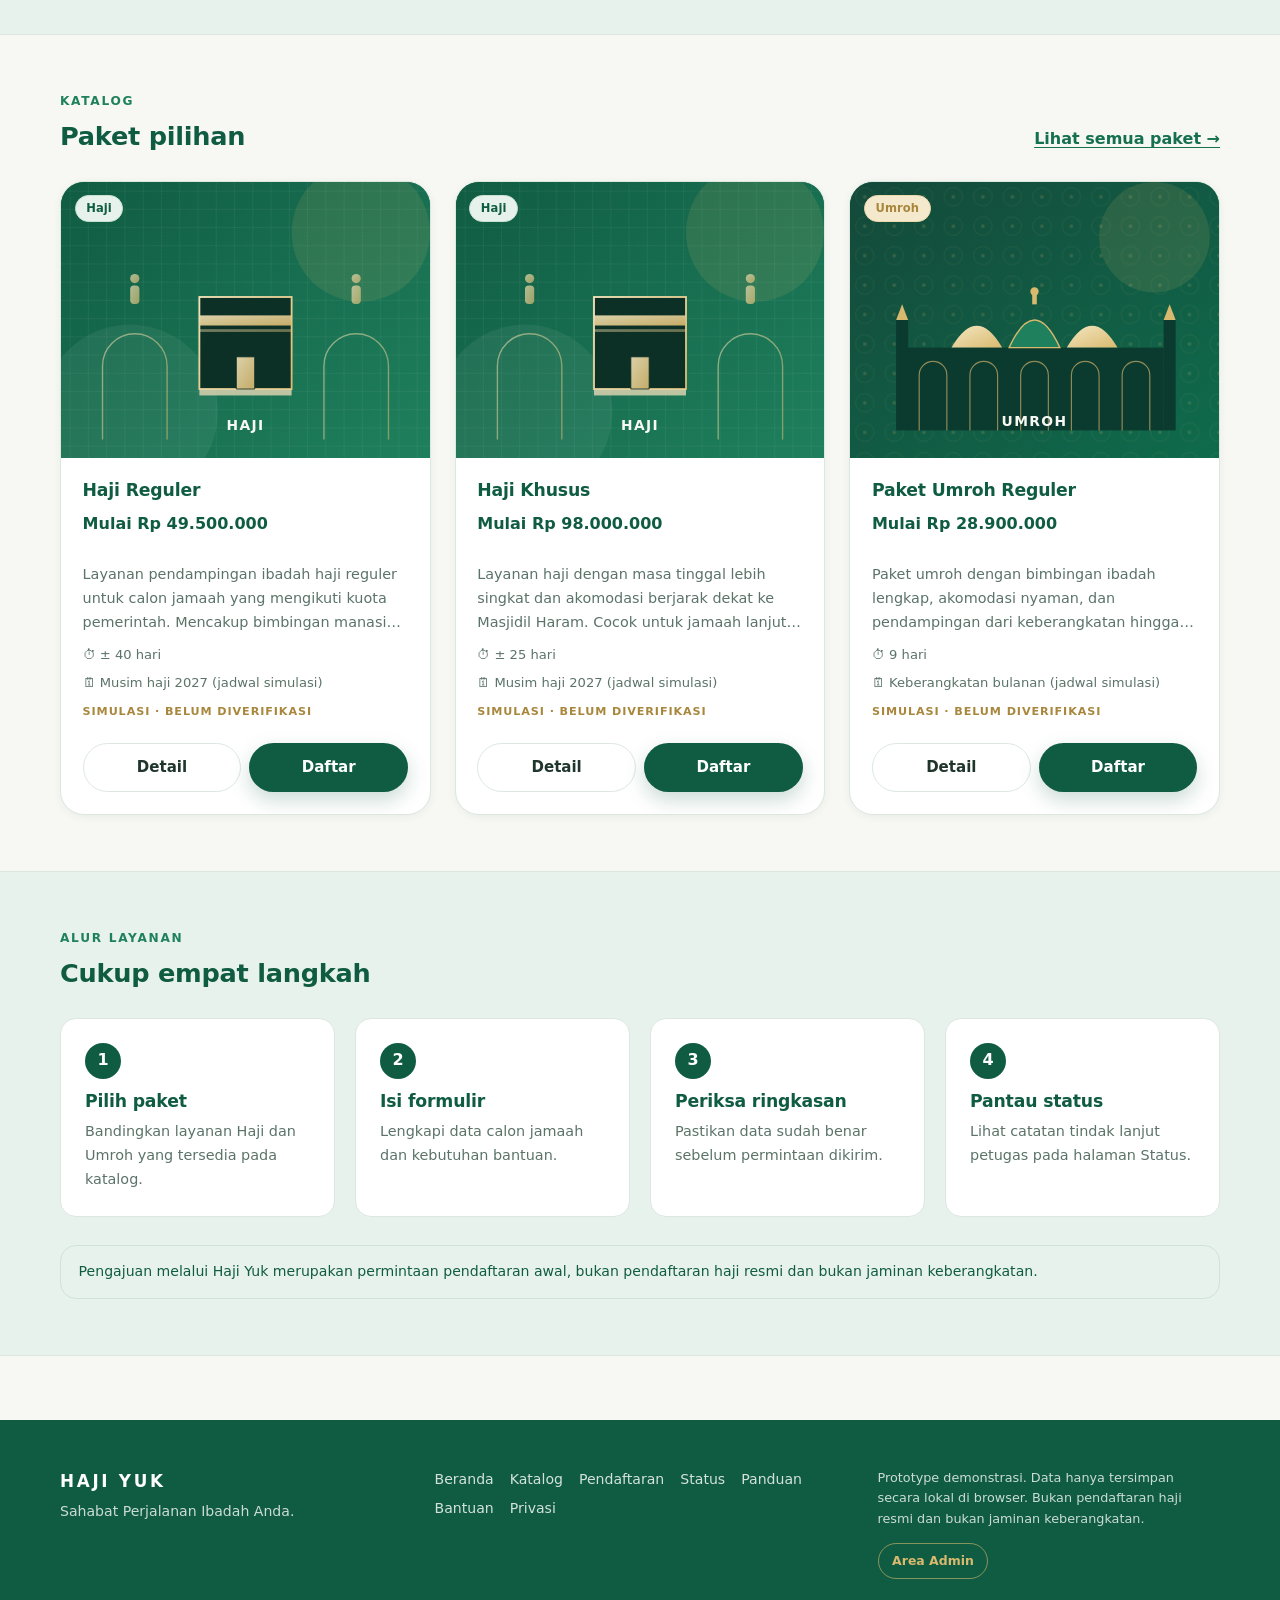
==== commit e98f89af: "Tambahkan akun pengguna, MFA admin, dan kontrol keamanan Menghubungkan pendaftaran dan status ke aku" ====
--- a/index.html
+++ b/index.html
@@ -57,6 +57,10 @@
           <button type="button" data-text-scale="normal" title="Ukuran teks normal" aria-pressed="true">A</button>
           <button type="button" data-text-scale="large" title="Ukuran teks besar" aria-pressed="false">A+</button>
           <button type="button" data-text-scale="xlarge" title="Ukuran teks sangat besar" aria-pressed="false">A++</button>
+        </div>
+        <div class="account-area" id="accountArea">
+          <a class="account-chip" href="#/masuk" data-go="masuk" id="accountLink">Masuk</a>
+          <button type="button" class="account-logout" id="accountLogout" hidden>Keluar</button>
         </div>
       </div>
     </div>
@@ -367,7 +371,7 @@
           <p class="eyebrow">Status Pendaftaran</p>
           <h1>Pantau permintaan Anda</h1>
           <p class="lead">
-            Halaman ini hanya menampilkan permintaan yang dibuat dari browser ini. Status yang
+            Halaman ini hanya menampilkan permintaan milik akun yang sedang masuk. Status yang
             tampil menunjukkan proses tindak lanjut melalui aplikasi Haji Yuk, bukan persetujuan
             pemerintah atau jaminan keberangkatan.
           </p>
@@ -385,7 +389,7 @@
         <div id="statusEmpty" class="empty-state" hidden>
           <span class="empty-state__icon" aria-hidden="true">📋</span>
           <h3>Belum ada permintaan pendaftaran</h3>
-          <p>Permintaan yang Anda kirim dari browser ini akan muncul di sini.</p>
+          <p>Permintaan yang Anda kirim dengan akun ini akan muncul di sini.</p>
           <a class="btn btn--primary" href="#/pendaftaran" data-go="pendaftaran">Mulai Pendaftaran</a>
         </div>
       </div>
@@ -435,8 +439,42 @@
           </p>
         </div>
 
+        <div class="card" id="accountCard">
+          <h2>Akun &amp; keamanan</h2>
+          <div id="accountInfo" class="account-info">
+            <p class="muted">Anda belum masuk. <a href="#/masuk" data-go="masuk">Masuk atau daftar akun</a> untuk menyimpan permintaan pada akun Anda.</p>
+          </div>
+          <div id="accountSecurity" hidden>
+            <dl class="account-info" id="accountMeta"></dl>
+            <form id="changePasswordForm" class="form-grid" novalidate>
+              <div class="field field--full">
+                <h3>Ganti password</h3>
+                <p class="field-hint">Minimal 8 karakter, memuat huruf dan angka.</p>
+              </div>
+              <div class="field">
+                <label for="currentPassword">Password saat ini</label>
+                <input type="password" id="currentPassword" autocomplete="current-password" />
+              </div>
+              <div class="field">
+                <label for="newPassword">Password baru</label>
+                <input type="password" id="newPassword" autocomplete="new-password" />
+              </div>
+              <div class="field">
+                <label for="confirmPassword">Ulangi password baru</label>
+                <input type="password" id="confirmPassword" autocomplete="new-password" />
+              </div>
+              <p class="field-error" id="passwordError" role="alert"></p>
+              <div class="form-actions form-actions--start">
+                <button type="submit" class="btn btn--primary">Perbarui Password</button>
+                <button type="button" class="btn btn--ghost" id="profileLogout">Keluar dari Akun</button>
+              </div>
+            </form>
+            <p class="field-hint" id="sessionInfo"></p>
+          </div>
+        </div>
+
         <div class="card">
-          <h2>Data pengguna</h2>
+          <h2>Data kontak</h2>
           <form id="profileForm" class="form-grid">
             <div class="field">
               <label for="profileName">Nama</label>
@@ -470,9 +508,165 @@
           <p class="muted">
             Prototype ini menyimpan paket, permintaan pendaftaran, panduan, dan pengumuman di
             <strong>localStorage</strong> browser. Data tidak tersinkronisasi ke perangkat lain dan
-            dapat hilang bila data browser dibersihkan.
+            dapat hilang bila data browser dibersihkan. Akun dan log audit tidak dihapus oleh tombol
+            di bawah ini.
           </p>
           <button type="button" class="btn btn--danger" id="resetDataBtn">Hapus Seluruh Data Simulasi</button>
+        </div>
+      </div>
+    </section>
+
+    <!-- ============================ MASUK / DAFTAR ============================ -->
+    <section class="page" id="page-masuk" data-page="masuk" hidden>
+      <div class="container container--narrow">
+        <div class="page-head">
+          <p class="eyebrow">Akun</p>
+          <h1>Masuk atau daftar akun</h1>
+          <p class="lead">
+            Akun diperlukan untuk mengirim permintaan pendaftaran dan memantau statusnya. Password
+            disimpan dalam bentuk hash PBKDF2 dengan salt acak, bukan teks biasa.
+          </p>
+        </div>
+
+        <div class="auth-layout">
+          <div class="card auth-card">
+            <div class="auth-tabs" role="tablist" aria-label="Pilih masuk atau daftar">
+              <button type="button" class="auth-tab is-active" data-auth-tab="login" role="tab" aria-selected="true">Masuk</button>
+              <button type="button" class="auth-tab" data-auth-tab="register" role="tab" aria-selected="false">Daftar</button>
+            </div>
+
+            <form id="loginForm" class="auth-form" novalidate>
+              <div class="field">
+                <label for="loginEmail">Email atau username</label>
+                <input type="text" id="loginEmail" autocomplete="username" placeholder="nama@email.com" />
+              </div>
+              <div class="field">
+                <label for="userLoginPassword">Password</label>
+                <div class="password-field">
+                  <input type="password" id="userLoginPassword" autocomplete="current-password" placeholder="Masukkan password" />
+                  <button type="button" class="password-toggle" data-password-toggle="userLoginPassword" aria-label="Tampilkan password" aria-pressed="false"><span aria-hidden="true">👁</span></button>
+                </div>
+              </div>
+              <div class="login-error" id="userLoginError" role="alert" hidden></div>
+              <button type="submit" class="btn btn--primary btn--block btn--lg">Masuk</button>
+              <p class="field-hint">Maksimal 5 percobaan per 15 menit. Sesi berakhir otomatis setelah 20 menit tidak aktif.</p>
+            </form>
+
+            <form id="registerForm" class="auth-form" novalidate hidden>
+              <div class="field">
+                <label for="registerName">Nama lengkap</label>
+                <input type="text" id="registerName" autocomplete="name" placeholder="Contoh: Siti Aminah" />
+              </div>
+              <div class="field">
+                <label for="registerEmail">Email</label>
+                <input type="email" id="registerEmail" autocomplete="email" placeholder="nama@email.com" />
+              </div>
+              <div class="field">
+                <label for="registerPassword">Password</label>
+                <div class="password-field">
+                  <input type="password" id="registerPassword" autocomplete="new-password" placeholder="Minimal 8 karakter" />
+                  <button type="button" class="password-toggle" data-password-toggle="registerPassword" aria-label="Tampilkan password" aria-pressed="false"><span aria-hidden="true">👁</span></button>
+                </div>
+                <p class="field-hint">Minimal 8 karakter dan memuat huruf serta angka.</p>
+              </div>
+              <div class="field">
+                <label for="registerConfirm">Ulangi password</label>
+                <input type="password" id="registerConfirm" autocomplete="new-password" placeholder="Ulangi password" />
+              </div>
+              <label class="checkbox-field">
+                <input type="checkbox" id="registerConsent" />
+                <span>Saya menyetujui <a href="#/privasi" data-go="privasi">kebijakan privasi</a> dan memahami bahwa data prototype ini tersimpan di browser saya.</span>
+              </label>
+              <div class="login-error" id="registerError" role="alert" hidden></div>
+              <button type="submit" class="btn btn--primary btn--block btn--lg">Buat Akun</button>
+            </form>
+
+            <p class="auth-switch">
+              <span id="authSwitchText">Belum punya akun?</span>
+              <button type="button" class="link-button" id="authSwitchBtn">Daftar sekarang</button>
+            </p>
+          </div>
+
+          <aside class="auth-aside">
+            <h2>Kenapa perlu akun?</h2>
+            <ul class="auth-points">
+              <li>Permintaan pendaftaran terhubung ke akun, bukan sekadar browser.</li>
+              <li>Status tindak lanjut hanya dapat dilihat pemilik akun.</li>
+              <li>Password di-hash PBKDF2-SHA256 dengan salt acak.</li>
+              <li>Percobaan login dibatasi dan sesi berakhir otomatis.</li>
+            </ul>
+            <p class="auth-note">
+              Admin memiliki halaman terpisah dengan MFA opsional. <a href="admin.html">Buka Area Admin</a>.
+            </p>
+            <p class="auth-note">
+              Ini prototype frontend. Untuk layanan nyata, autentikasi dan penyimpanan data wajib
+              memakai backend dengan sesi di server.
+            </p>
+          </aside>
+        </div>
+      </div>
+    </section>
+
+    <!-- ============================ KEBIJAKAN PRIVASI ============================ -->
+    <section class="page" id="page-privasi" data-page="privasi" hidden>
+      <div class="container container--narrow">
+        <div class="page-head">
+          <p class="eyebrow">Kebijakan Privasi</p>
+          <h1>Data yang dikumpulkan &amp; hak Anda</h1>
+          <p class="lead">
+            Ringkasan transparan tentang data apa yang diproses prototype Haji Yuk, untuk apa, dan
+            bagaimana Anda dapat menghapusnya.
+          </p>
+        </div>
+
+        <div class="privacy-stack">
+          <article class="card">
+            <h2>1. Data yang dikumpulkan</h2>
+            <ul class="help-links">
+              <li>Akun: nama, email, dan hash password (password asli tidak disimpan).</li>
+              <li>Kontak: nomor HP/WhatsApp dan nama calon jamaah pada formulir.</li>
+              <li>Permintaan: paket pilihan, rencana keberangkatan, dan catatan kebutuhan.</li>
+              <li>Teknis: log aktivitas dan preferensi ukuran teks.</li>
+            </ul>
+          </article>
+          <article class="card">
+            <h2>2. Tujuan pemrosesan</h2>
+            <p>
+              Data dipakai untuk menampilkan status permintaan, menghubungi Anda terkait tindak
+              lanjut, dan menjaga keamanan akun (audit login, pembatasan percobaan). Data tidak
+              dijual atau dipakai untuk iklan.
+            </p>
+          </article>
+          <article class="card">
+            <h2>3. Tempat penyimpanan &amp; masa simpan</h2>
+            <p>
+              Seluruh data prototype disimpan di <strong>localStorage browser perangkat Anda</strong>
+              dan tidak dikirim ke server. Log audit disimpan maksimal 90 hari atau 300 entri
+              terakhir. Menghapus data browser akan menghapus semuanya secara permanen.
+            </p>
+          </article>
+          <article class="card">
+            <h2>4. Hak Anda</h2>
+            <p>
+              Anda dapat mengubah nama dan password melalui halaman Profil, memantau riwayat
+              permintaan, serta menghapus data simulasi melalui tombol di halaman Profil. Untuk
+              pertanyaan privasi, hubungi petugas melalui halaman Bantuan.
+            </p>
+          </article>
+          <article class="card">
+            <h2>5. Kontrol keamanan</h2>
+            <ul class="help-links">
+              <li>Password di-hash PBKDF2-SHA256 (150.000 iterasi) dengan salt acak per akun.</li>
+              <li>Rate limit login 5 percobaan per 15 menit dan kunci sementara 15 menit.</li>
+              <li>MFA TOTP opsional untuk admin; sesi kedaluwarsa setelah 20 menit diam.</li>
+              <li>Input pengguna di-escape sebelum dirender untuk mencegah XSS.</li>
+              <li>Header keamanan (CSP, HSTS, nosniff, frame-ancestors) aktif saat di-deploy.</li>
+            </ul>
+          </article>
+          <p class="notice notice--warn">
+            Prototype ini bukan layanan pendaftaran haji resmi. Untuk produksi, diperlukan backend,
+            enkripsi data saat transit dan diam, serta kebijakan retensi yang disetujui pemilik data.
+          </p>
         </div>
       </div>
     </section>
@@ -566,6 +760,7 @@
         <a href="#/status" data-go="status">Status</a>
         <a href="#/panduan" data-go="panduan">Panduan</a>
         <a href="#/bantuan" data-go="bantuan">Bantuan</a>
+        <a href="#/privasi" data-go="privasi">Privasi</a>
       </nav>
       <div class="site-footer__meta">
         <p>
@@ -607,6 +802,7 @@
   </noscript>
 
   <script src="assets/js/store.js"></script>
+  <script src="assets/js/auth.js"></script>
   <script src="assets/js/ui.js"></script>
   <script src="assets/js/app.js"></script>
 </body>
--- a/assets/css/style.css
+++ b/assets/css/style.css
@@ -52,6 +52,10 @@
   box-sizing: border-box;
 }
 
+[hidden] {
+  display: none !important;
+}
+
 html {
   scroll-behavior: smooth;
 }
@@ -1648,6 +1652,11 @@
 
   .site-nav a { padding: 0.7rem 0.9rem; border-radius: 10px; font-size: 0.95rem; }
 
+  .account-area .account-logout { display: none; }
+  .account-chip { max-width: 96px; overflow: hidden; text-overflow: ellipsis; white-space: nowrap; }
+  .auth-layout { grid-template-columns: 1fr; }
+  .auth-aside { order: 2; }
+
   .header-tools { margin-left: auto; order: 2; }
   .nav-toggle { order: 3; margin-left: 0.25rem; }
 
@@ -1696,6 +1705,188 @@
   .section__head { flex-direction: column; align-items: flex-start; gap: 0.5rem; }
 }
 
+/* ============================== Akun & autentikasi ============================== */
+
+.account-area {
+  display: flex;
+  align-items: center;
+  gap: 0.45rem;
+}
+
+.account-chip {
+  display: inline-flex;
+  align-items: center;
+  justify-content: center;
+  min-height: 36px;
+  padding: 0.35rem 0.9rem;
+  border-radius: 999px;
+  border: 1px solid var(--line);
+  background: var(--white);
+  color: var(--green-900);
+  font-size: 0.82rem;
+  font-weight: 650;
+  text-decoration: none;
+  transition: background 0.15s ease, border-color 0.15s ease;
+}
+
+.account-chip:hover {
+  background: var(--green-50);
+  border-color: var(--green-100);
+}
+
+.account-logout {
+  border: 0;
+  background: transparent;
+  color: var(--muted);
+  font-size: 0.78rem;
+  font-weight: 600;
+  cursor: pointer;
+  padding: 0.3rem 0.35rem;
+  text-decoration: underline;
+}
+
+.account-logout:hover { color: var(--danger); }
+
+.auth-layout {
+  display: grid;
+  grid-template-columns: minmax(0, 1.15fr) minmax(0, 0.85fr);
+  gap: 1.5rem;
+  align-items: start;
+  margin-bottom: 3rem;
+}
+
+.auth-card { padding: 1.9rem; }
+
+.auth-tabs {
+  display: flex;
+  gap: 0.25rem;
+  padding: 0.3rem;
+  margin-bottom: 1.5rem;
+  border-radius: 12px;
+  background: var(--green-50);
+}
+
+.auth-tab {
+  flex: 1;
+  border: 0;
+  background: transparent;
+  padding: 0.6rem 0.75rem;
+  border-radius: 9px;
+  font: inherit;
+  font-size: 0.9rem;
+  font-weight: 650;
+  color: var(--muted);
+  cursor: pointer;
+}
+
+.auth-tab.is-active {
+  background: var(--white);
+  color: var(--green-900);
+  box-shadow: var(--shadow-sm);
+}
+
+.auth-form {
+  display: flex;
+  flex-direction: column;
+  gap: 1.05rem;
+}
+
+.auth-form .checkbox-field { margin-top: 0.15rem; }
+.auth-form .btn { margin-top: 0.35rem; }
+
+.auth-switch {
+  margin: 1.2rem 0 0;
+  padding-top: 1.1rem;
+  border-top: 1px dashed var(--line);
+  text-align: center;
+  font-size: 0.86rem;
+  color: var(--muted);
+}
+
+.link-button {
+  border: 0;
+  background: none;
+  padding: 0;
+  color: var(--green-700);
+  font: inherit;
+  font-weight: 650;
+  text-decoration: underline;
+  cursor: pointer;
+}
+
+.login-error {
+  display: block;
+  padding: 0.7rem 0.85rem;
+  border-radius: var(--radius-sm);
+  border: 1px solid #e6b9b2;
+  background: var(--danger-soft);
+  color: var(--danger);
+  font-size: 0.84rem;
+  line-height: 1.5;
+}
+
+.auth-aside {
+  padding: 1.9rem;
+  border-radius: var(--radius-lg);
+  background: linear-gradient(160deg, var(--green-900), var(--green-800));
+  color: rgba(255, 255, 255, 0.92);
+  box-shadow: var(--shadow);
+}
+
+.auth-aside h2 { color: var(--white); margin-bottom: 0.85rem; }
+
+.auth-points {
+  display: grid;
+  gap: 0.65rem;
+  margin: 0 0 1.2rem;
+  padding-left: 1.1rem;
+  font-size: 0.86rem;
+  line-height: 1.55;
+}
+
+.auth-points li::marker { color: var(--gold); }
+
+.auth-note {
+  margin: 0 0 0.9rem;
+  font-size: 0.8rem;
+  line-height: 1.6;
+  color: rgba(255, 255, 255, 0.72);
+}
+
+.auth-note a { color: var(--gold); font-weight: 650; }
+
+.account-info {
+  display: grid;
+  gap: 0.55rem;
+  margin: 0 0 1.4rem;
+}
+
+.account-info > div {
+  display: flex;
+  flex-wrap: wrap;
+  justify-content: space-between;
+  gap: 0.3rem 1rem;
+  padding-bottom: 0.55rem;
+  border-bottom: 1px dashed var(--line);
+}
+
+.account-info > div:last-child { border-bottom: 0; padding-bottom: 0; }
+.account-info dt { font-size: 0.8rem; color: var(--muted); font-weight: 600; }
+.account-info dd { margin: 0; font-size: 0.86rem; font-weight: 600; text-align: right; word-break: break-word; }
+
+.privacy-stack {
+  display: grid;
+  gap: 1rem;
+  margin-bottom: 3rem;
+}
+
+.privacy-stack .card h2 { font-size: 1.12rem; }
+
+@media (max-width: 900px) {
+  .auth-layout { grid-template-columns: 1fr; }
+  .auth-aside { order: 2; }
+}
+
 @media (prefers-reduced-motion: reduce) {
   *, *::before, *::after {
     animation-duration: 0.001ms !important;
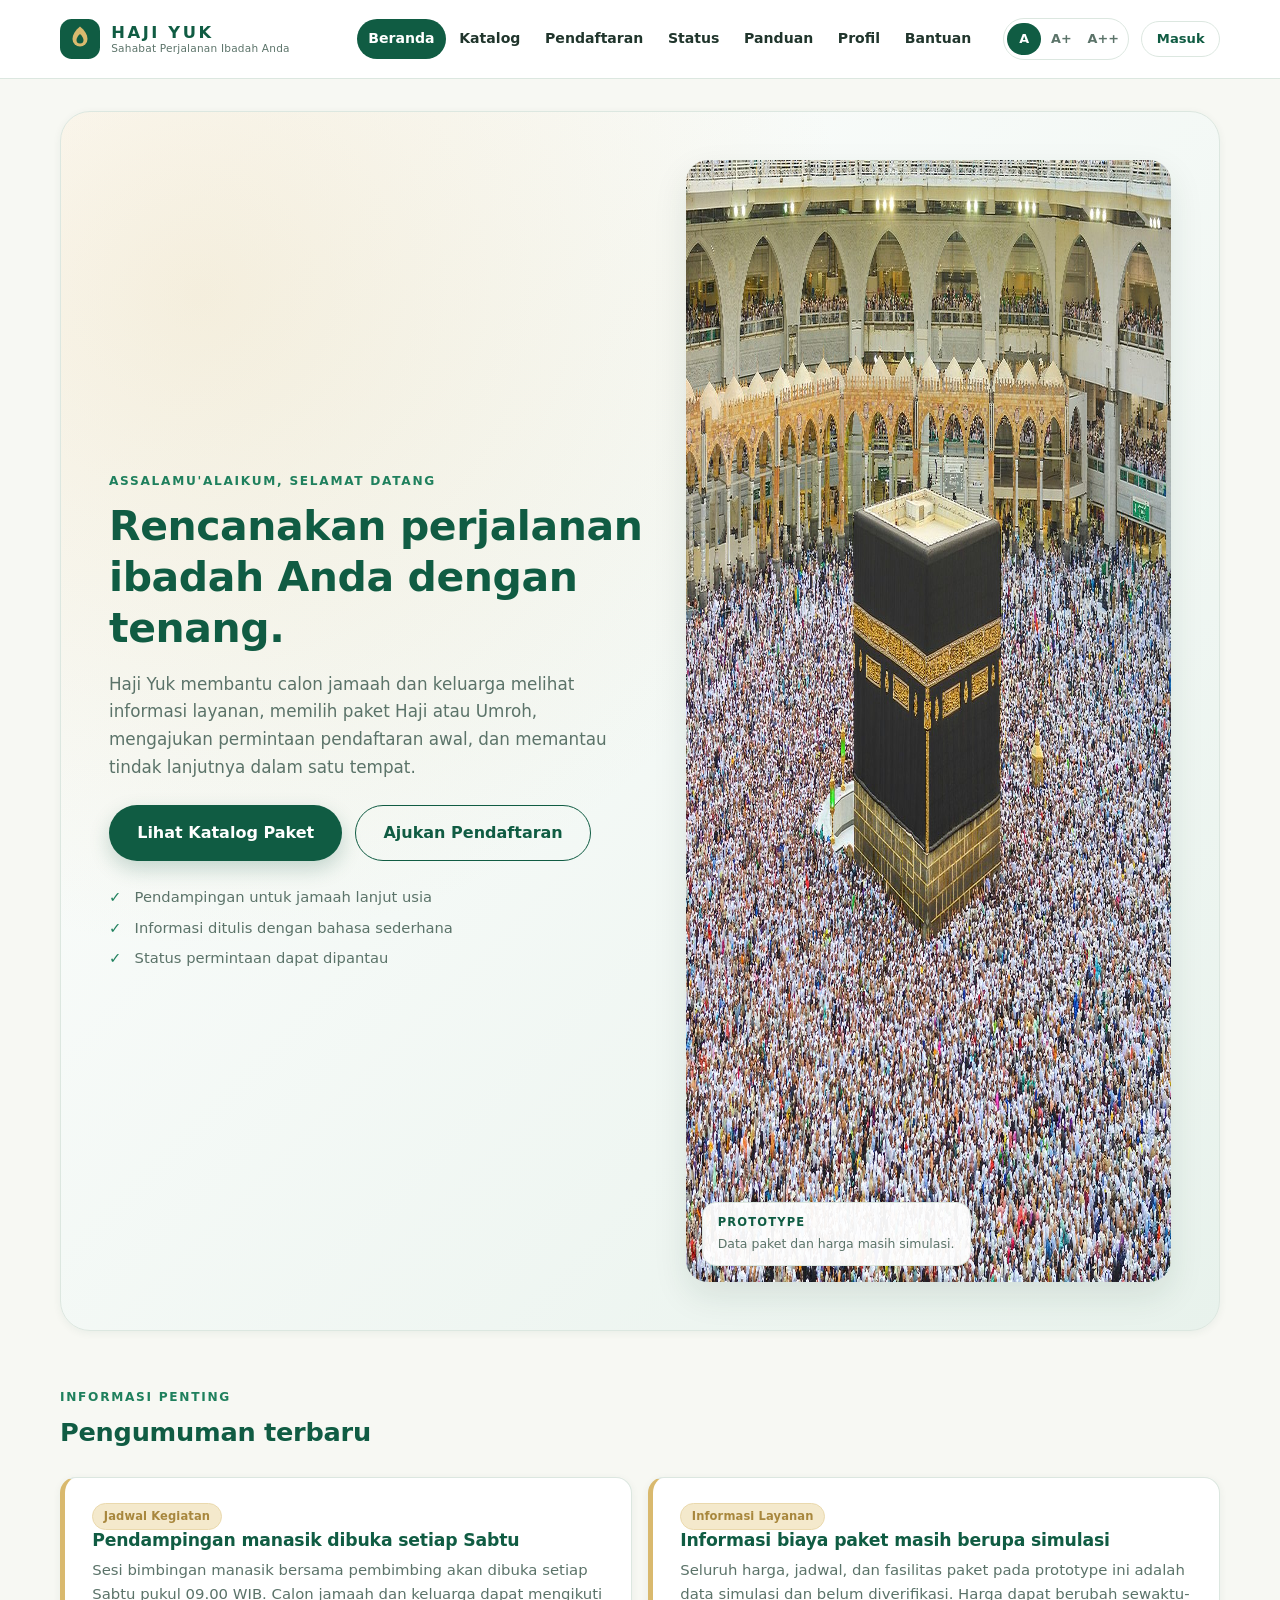
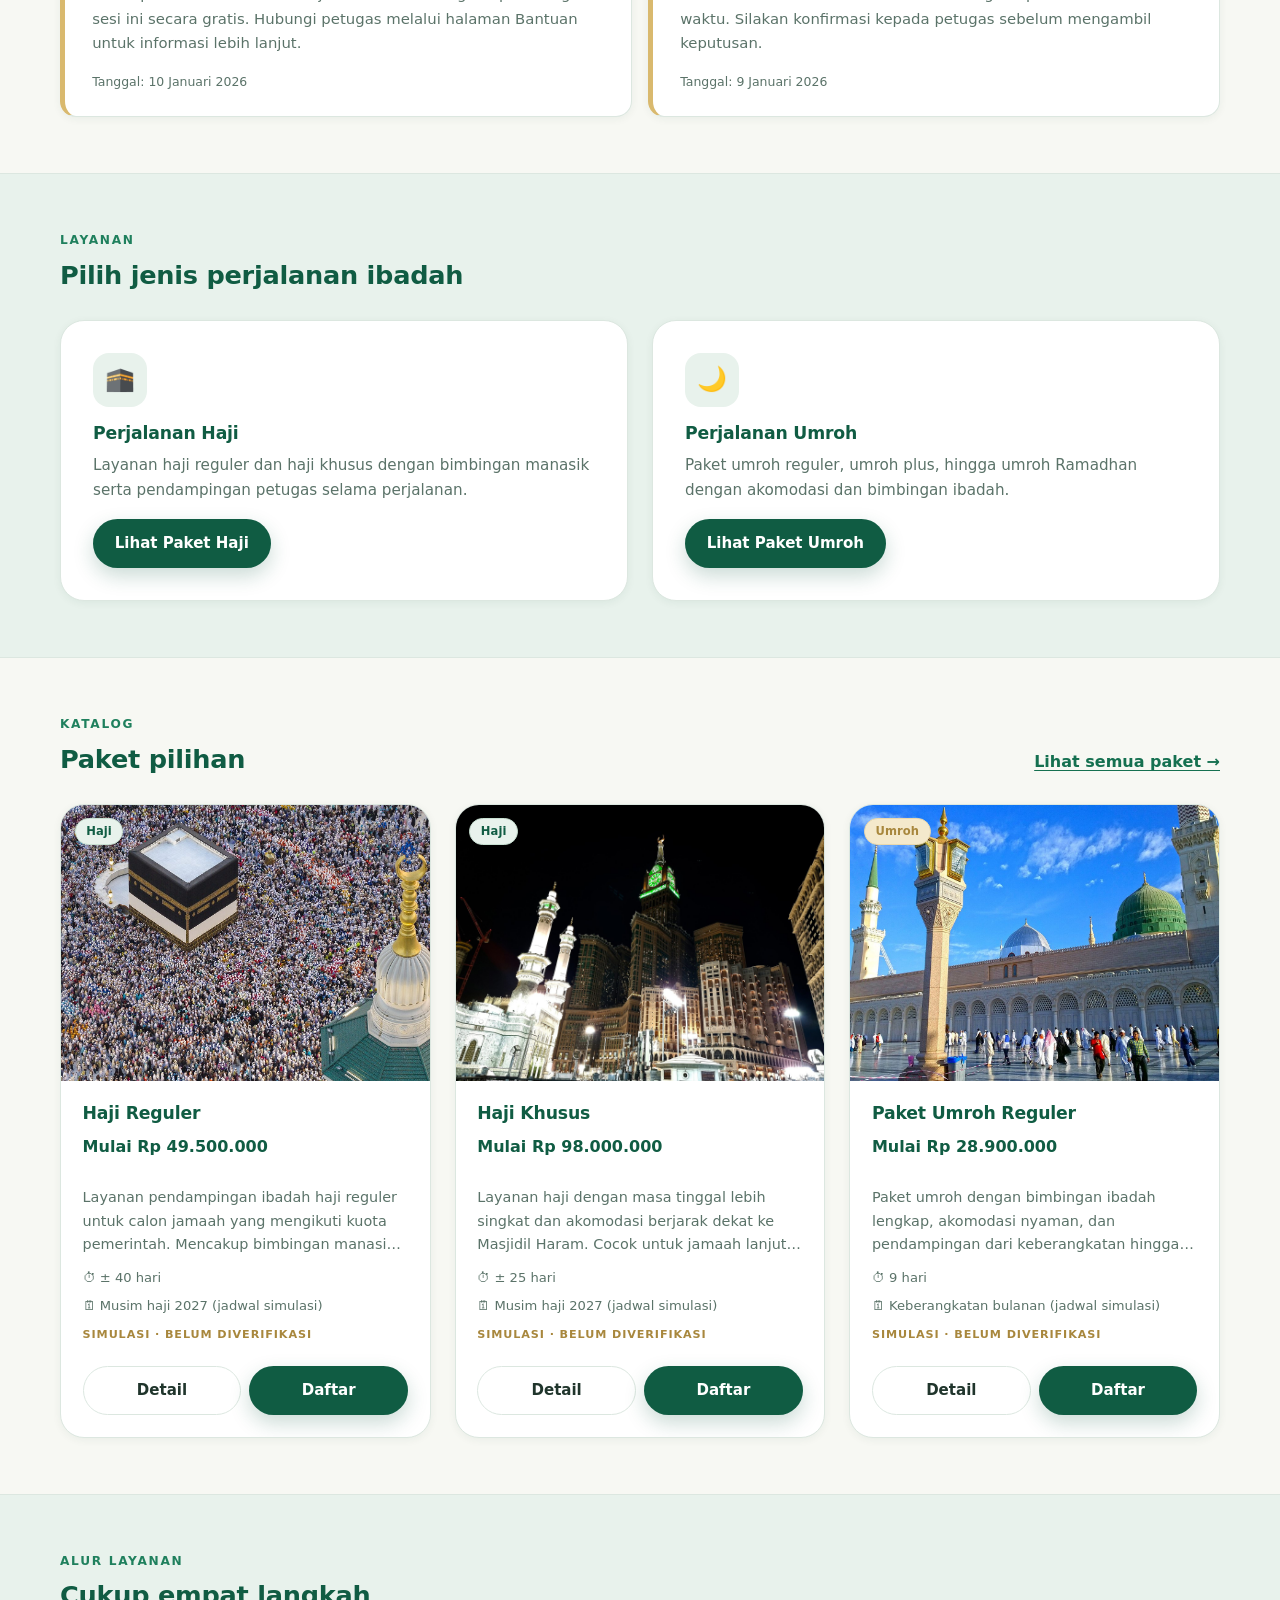
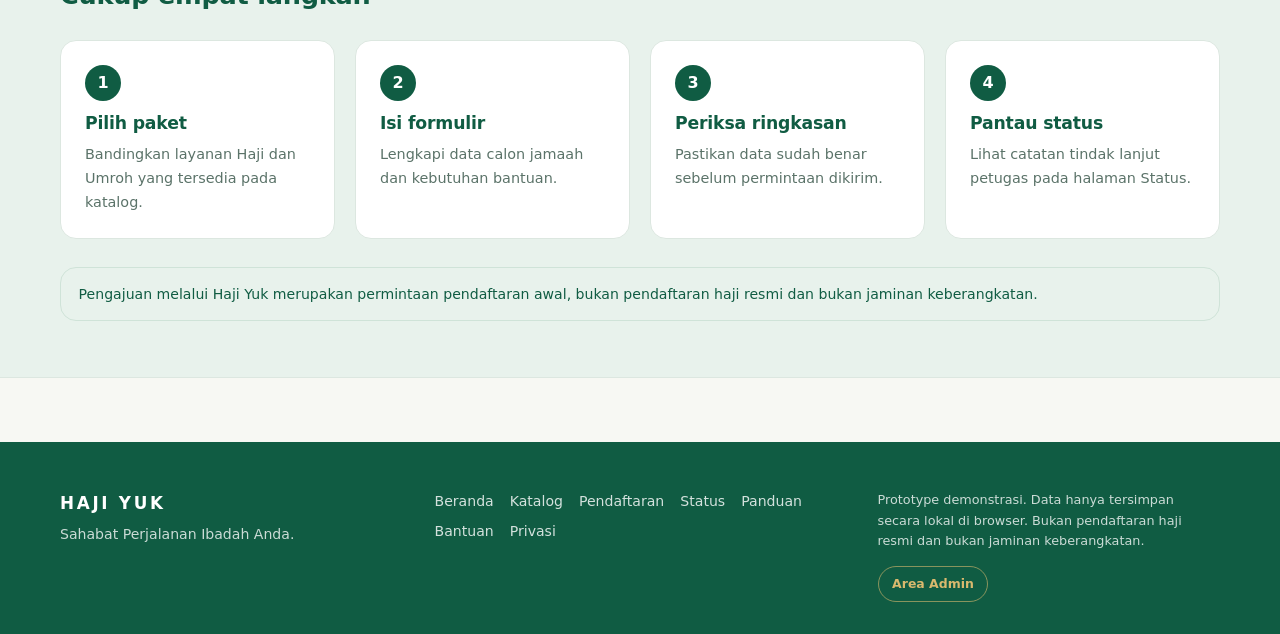
==== commit acf47042: "Tambahkan foto asli dan perbaiki akses admin Mengganti ilustrasi paket dengan foto Wikimedia Commons" ====
--- a/index.html
+++ b/index.html
@@ -90,7 +90,7 @@
             </ul>
           </div>
           <div class="hero__media">
-            <img src="assets/img/hero.svg" alt="Ilustrasi suasana masjid dan suasana ibadah" width="600" height="400" />
+            <img src="assets/img/hero.jpg" alt="Suasana Ka'bah di Masjidil Haram dengan jamaah yang sedang berthawaf" width="1600" height="1122" />
             <div class="hero__note">
               <strong>Prototype</strong>
               <span>Data paket dan harga masih simulasi.</span>
